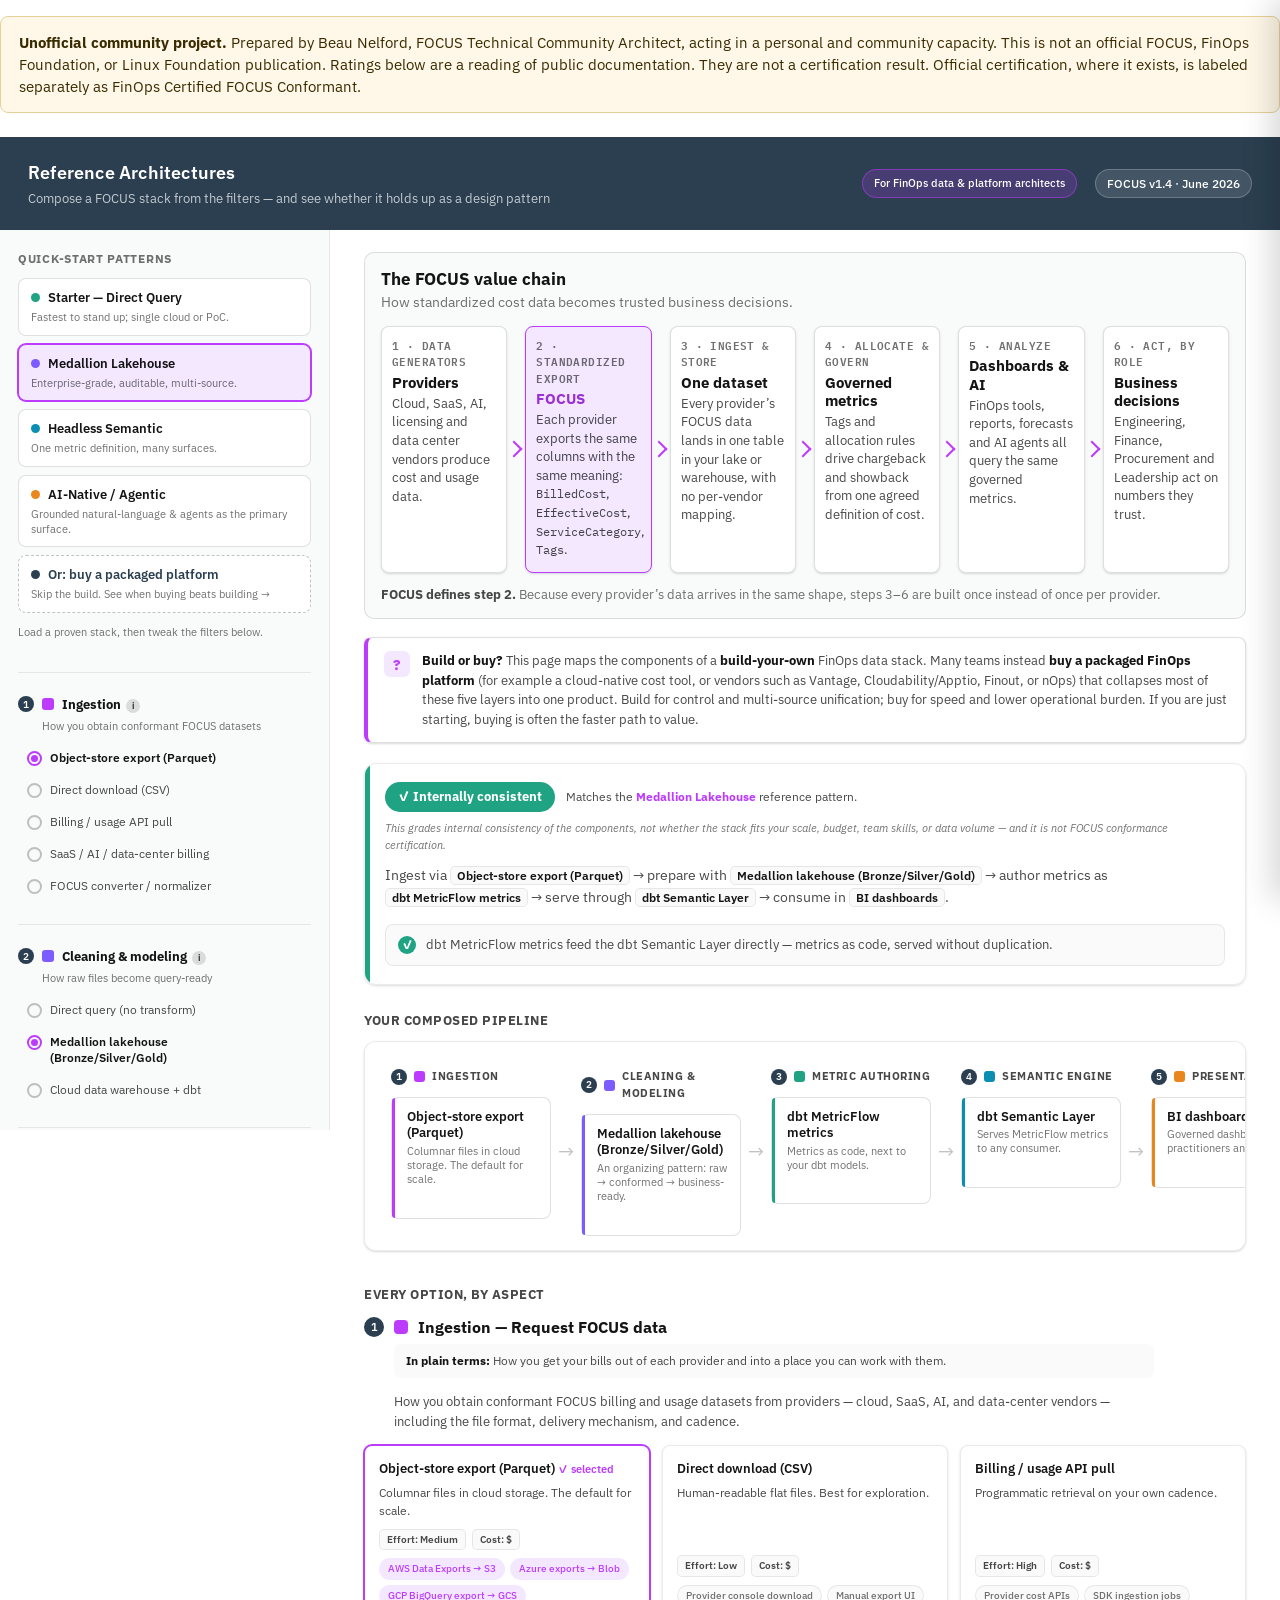
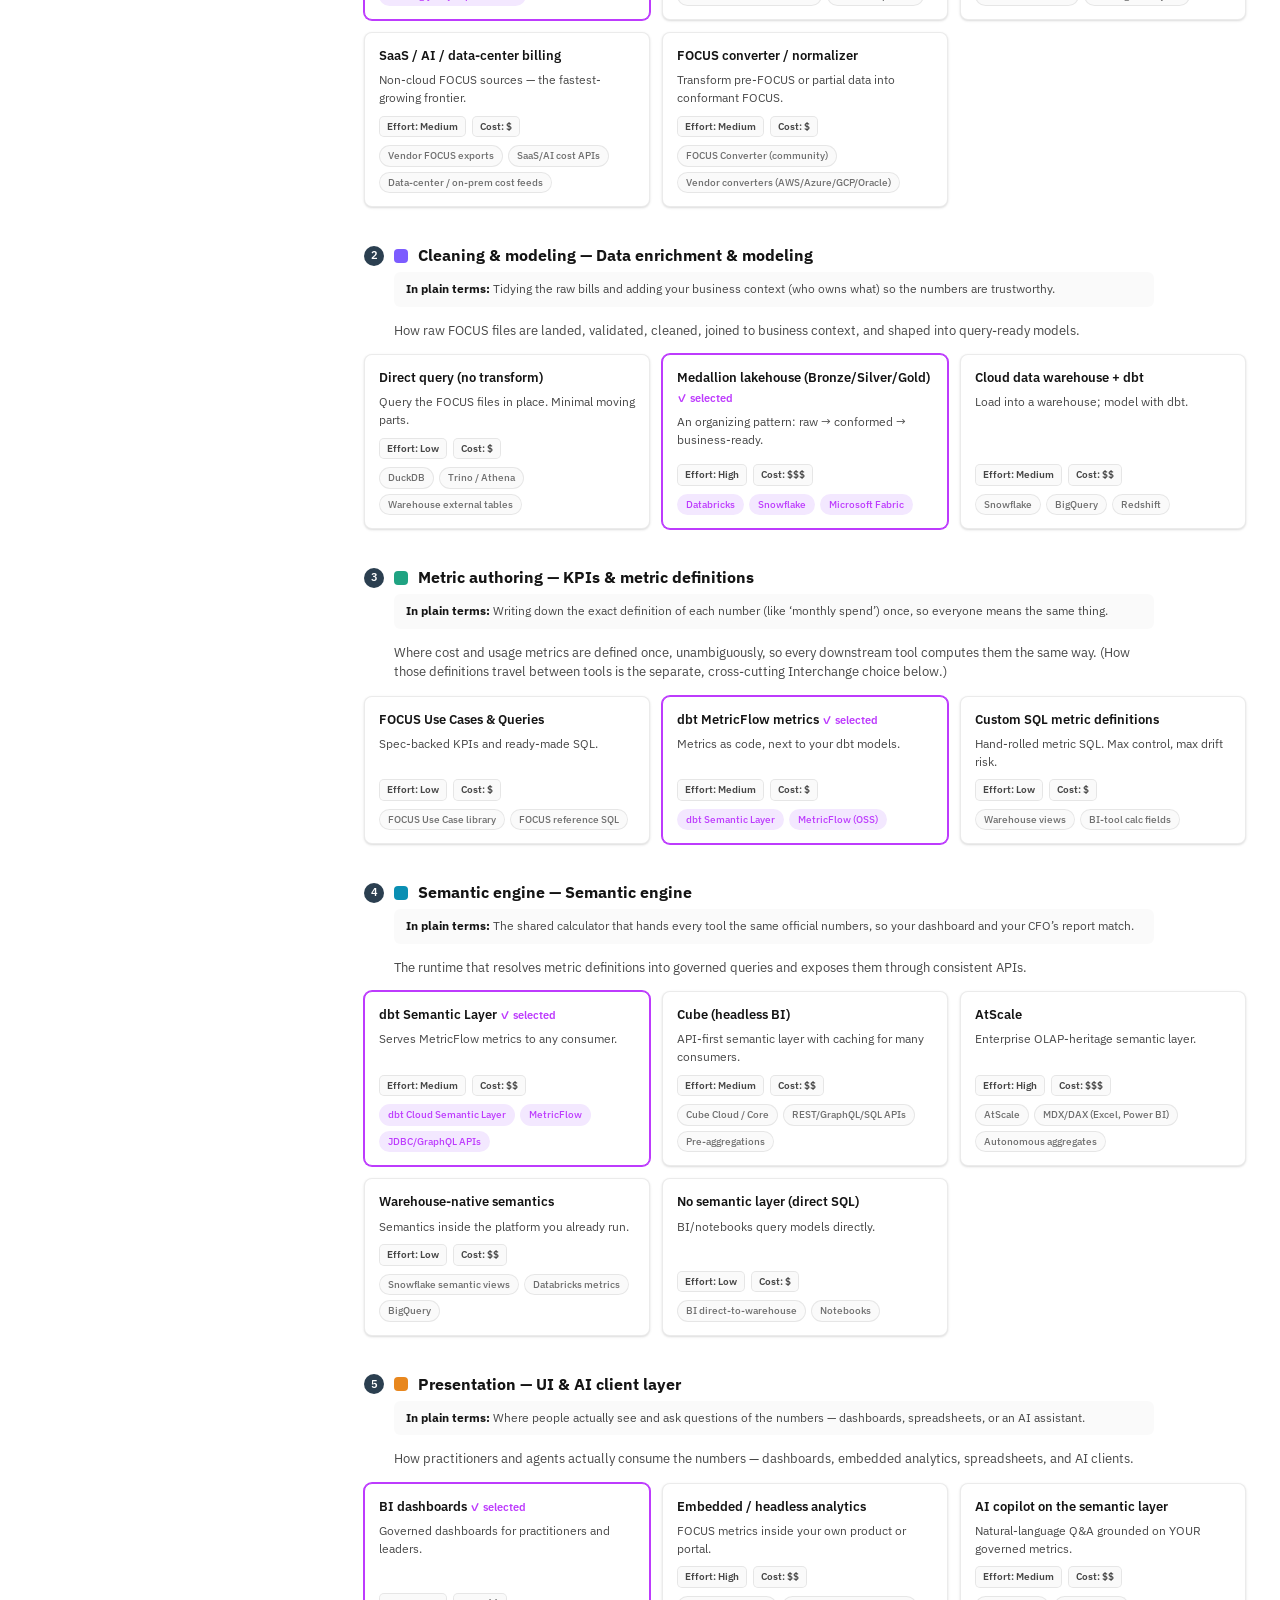
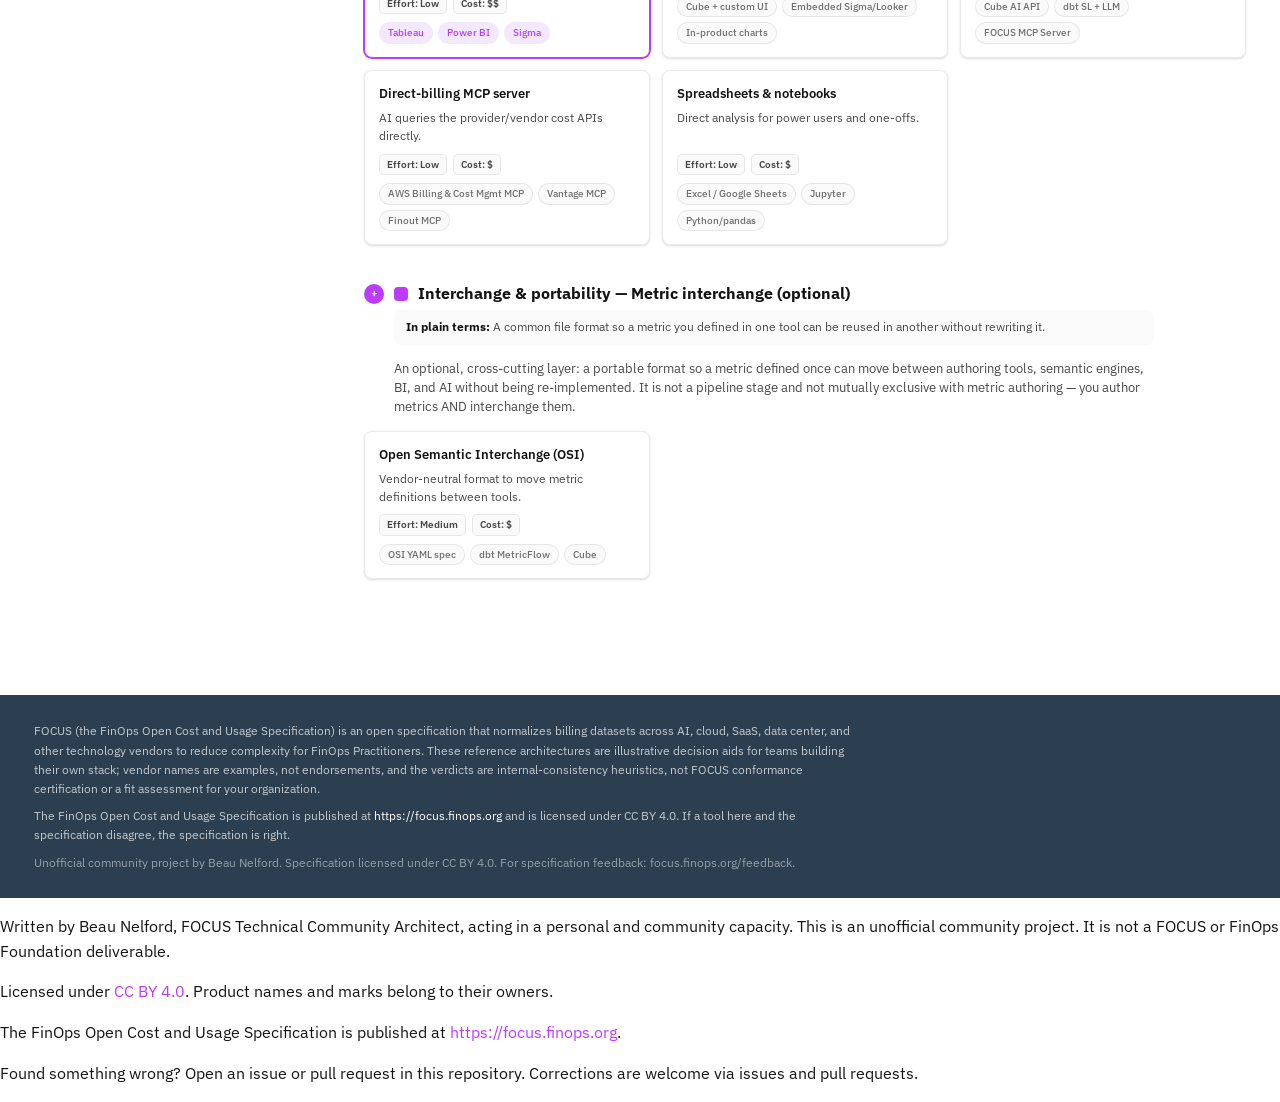
==== reference-architectures/focus-reference-architectures.html @ e50d5efd "Publish unofficial community schema maps and reference architectures. These tools are a personal and" ====
<!DOCTYPE html>
<html lang="en">
<head>
<meta charset="UTF-8">
<meta name="viewport" content="width=device-width, initial-scale=1.0">
<title>FOCUS Reference Architectures — Compose &amp; Validate a Pattern</title>
<link rel="preconnect" href="https://fonts.googleapis.com">
<link rel="preconnect" href="https://fonts.gstatic.com" crossorigin>
<link href="https://fonts.googleapis.com/css2?family=IBM+Plex+Sans:wght@400;500;600;700&family=IBM+Plex+Mono:wght@400;500&family=Source+Code+Pro:wght@400;500&display=swap" rel="stylesheet">
<style>

.unofficial-banner{
  margin: 1rem 0 1.5rem;
  padding: .9rem 1.1rem;
  background: #fff8e8;
  border: 1px solid #e6d19a;
  border-radius: 8px;
  color: #3a2a00;
  font-size: .95rem;
  line-height: 1.45;
}
.unofficial-banner p{margin:0;}
.site-header,.burger,nav.drawer,.has-drawer .drawer{display:none !important;}

  :root{
    --purple:#bd3bfd; --purple-tint:#f3e8ff;
    --green:#1fa382; --amber:#e8871e; --red:#c0392b;
    --dark:#2B3F50;
    --text:rgba(0,0,0,.92); --text-2:rgba(0,0,0,.72); --muted:rgba(0,0,0,.56);
    --bd-08:rgba(0,0,0,.08); --bd-12:rgba(0,0,0,.12); --bd-24:rgba(0,0,0,.24);
    --bg:#fff; --tint:rgba(0,0,0,.02); --panel:#f9fafa;
    --card-shadow:0 1px 3px rgba(0,0,0,.1),0 1px 2px rgba(0,0,0,.06);
    --radius:8px;
    --header-h:74px;
  }
  *{box-sizing:border-box}
  html,body{margin:0;padding:0}
  body{font-family:"IBM Plex Sans",sans-serif;color:var(--text);background:var(--bg);line-height:1.55;-webkit-font-smoothing:antialiased}
  a{color:var(--purple);text-decoration:none}a:hover{text-decoration:underline}
  code,.font-mono{font-family:"IBM Plex Mono",monospace}
  pre,pre code{font-family:"Source Code Pro",monospace}

  header.site{background:var(--dark);color:#fff;padding:22px 28px;display:flex;align-items:center;gap:18px;flex-wrap:wrap}
  header.site .brand{display:flex;align-items:center;gap:14px}
  header.site img{height:30px;display:block}
  header.site .titles h1{font-size:18px;margin:0;font-weight:600;letter-spacing:.2px}
  header.site .titles p{margin:2px 0 0;font-size:12.5px;color:rgba(255,255,255,.72)}
  header.site .spacer{flex:1}
  .ver-pill{font-size:11.5px;font-weight:500;background:rgba(255,255,255,.12);border:1px solid rgba(255,255,255,.22);color:#fff;padding:5px 11px;border-radius:999px}
  .persona-pill{font-size:11px;font-weight:500;background:rgba(189,59,253,.2);border:1px solid rgba(189,59,253,.5);color:#fff;padding:5px 11px;border-radius:999px}

  .layout{display:flex;align-items:flex-start;min-height:calc(100vh - 74px)}
  aside.panel{width:330px;flex:none;position:sticky;top:0;align-self:flex-start;height:100vh;overflow-y:auto;border-right:1px solid var(--bd-08);background:var(--panel);padding:20px 18px 48px}
  main.stage{flex:1;min-width:0;padding:22px 34px 80px;overflow-x:hidden}

  .panel h2{font-size:11.5px;text-transform:uppercase;letter-spacing:.7px;color:var(--muted);margin:0 0 10px;font-weight:700;display:flex;align-items:center;gap:7px}
  .panel .group{margin-bottom:22px;padding-bottom:20px;border-bottom:1px solid var(--bd-08)}
  .panel .group:last-child{border-bottom:none}

  .pat-card{display:block;width:100%;text-align:left;cursor:pointer;border:1px solid var(--bd-12);background:#fff;border-radius:var(--radius);padding:10px 12px;margin-bottom:8px;transition:all .15s ease;font-family:inherit}
  .pat-card:hover{border-color:var(--bd-24)}
  .pat-card.active{border-color:var(--purple);background:var(--purple-tint);box-shadow:0 0 0 1px var(--purple)}
  .pat-card .pc-top{display:flex;align-items:center;gap:8px}
  .pat-card .pc-dot{width:9px;height:9px;border-radius:999px;flex:none}
  .pat-card .pc-name{font-weight:600;font-size:13px;color:var(--text)}
  .pat-card .pc-tag{font-size:10.5px;color:var(--muted);margin-top:4px;line-height:1.4}

  .facet .facet-head{display:flex;align-items:center;gap:8px;margin-bottom:9px}
  .facet .facet-head .sw{width:12px;height:12px;border-radius:3px;flex:none}
  .facet .facet-head .fx-name{font-size:12.5px;font-weight:700;color:var(--text)}
  .facet .facet-head .fx-num{font-size:10px;color:#fff;background:var(--dark);border-radius:999px;width:16px;height:16px;display:flex;align-items:center;justify-content:center;font-weight:600;flex:none}
  .facet .facet-sub{font-size:10.5px;color:var(--muted);margin:-4px 0 9px 24px;line-height:1.4}
  .opt-radio{display:flex;align-items:flex-start;gap:8px;width:100%;text-align:left;background:none;border:1px solid transparent;font-family:inherit;padding:6px 8px;border-radius:6px;cursor:pointer;transition:background .12s;margin-bottom:2px}
  .opt-radio:hover{background:#fff}
  .opt-radio .rb{width:15px;height:15px;border-radius:999px;border:2px solid var(--bd-24);flex:none;margin-top:1px;position:relative;transition:all .12s}
  .opt-radio.sel .rb{border-color:var(--purple)}
  .opt-radio.sel .rb::after{content:"";position:absolute;inset:2px;border-radius:999px;background:var(--purple)}
  .opt-radio .rl{font-size:12px;color:var(--text-2);line-height:1.35}
  .opt-radio.sel .rl{color:var(--text);font-weight:600}
  .opt-radio .info{margin-left:auto;font-size:10px;color:var(--purple);opacity:0;flex:none;align-self:center}
  .opt-radio:hover .info{opacity:1}
  /* checkbox variant for cross-cutting */
  .opt-radio.check .rb{border-radius:4px}
  .opt-radio.check.sel .rb::after{border-radius:1px}

  .reset-btn{width:100%;font-family:inherit;font-size:12px;font-weight:600;color:var(--text-2);background:#fff;border:1px solid var(--bd-12);border-radius:var(--radius);padding:9px;cursor:pointer}
  .reset-btn:hover{border-color:var(--bd-24)}
  .panel .hint{font-size:11px;color:var(--muted);line-height:1.5}

  /* buy vs build banner */
  .bb-banner{background:#fff;border:1px solid var(--bd-12);border-left:4px solid var(--purple);border-radius:var(--radius);padding:13px 16px;margin-bottom:20px;box-shadow:var(--card-shadow);display:flex;gap:12px;align-items:flex-start}
  .bb-banner .bb-ic{flex:none;width:26px;height:26px;border-radius:6px;background:var(--purple-tint);color:var(--purple);display:flex;align-items:center;justify-content:center;font-weight:700;font-size:15px}
  .bb-banner p{margin:0;font-size:12.5px;color:var(--text-2);line-height:1.55}
  .bb-banner b{color:var(--text)}

  .verdict{border-radius:12px;padding:18px 20px;margin-bottom:26px;box-shadow:var(--card-shadow);border:1px solid var(--bd-08);position:relative;overflow:hidden}
  .verdict::before{content:"";position:absolute;left:0;top:0;bottom:0;width:5px}
  .verdict.good::before{background:var(--green)}
  .verdict.warn::before{background:var(--amber)}
  .verdict.bad::before{background:var(--red)}
  .verdict .v-top{display:flex;align-items:center;gap:11px;flex-wrap:wrap}
  .v-badge{font-size:13px;font-weight:700;padding:5px 13px;border-radius:999px;color:#fff;display:inline-flex;align-items:center;gap:7px}
  .verdict.good .v-badge{background:var(--green)}
  .verdict.warn .v-badge{background:var(--amber)}
  .verdict.bad .v-badge{background:var(--red)}
  .v-match{font-size:12px;color:var(--text-2)}
  .v-match b{color:var(--purple)}
  .v-disclaimer{font-size:11px;color:var(--muted);margin:8px 0 0;font-style:italic}
  .v-narrative{font-size:13.5px;color:var(--text-2);margin:11px 0 0;line-height:1.6}
  .v-narrative .chip{font-weight:600;color:var(--text);background:var(--tint);border:1px solid var(--bd-08);border-radius:5px;padding:1px 6px;font-size:12px;white-space:nowrap}
  .findings{margin-top:16px;display:flex;flex-direction:column;gap:9px}
  .finding{display:flex;gap:10px;font-size:13px;line-height:1.5;padding:10px 12px;border-radius:var(--radius);background:var(--tint);border:1px solid var(--bd-08)}
  .finding .fico{flex:none;width:18px;height:18px;border-radius:999px;color:#fff;font-size:12px;font-weight:700;display:flex;align-items:center;justify-content:center;margin-top:1px}
  .finding.good .fico{background:var(--green)}
  .finding.warn .fico{background:var(--amber)}
  .finding.bad .fico{background:var(--red)}
  .finding .ftext{color:var(--text-2)}
  .finding .ftext .font-mono{color:var(--text)}

  .stage-title{font-size:13px;font-weight:700;color:var(--text-2);margin:0 0 10px;text-transform:uppercase;letter-spacing:.5px}
  .diagram-wrap{background:#fff;border:1px solid var(--bd-08);border-radius:12px;box-shadow:var(--card-shadow);padding:20px 8px 8px;margin-bottom:34px;overflow-x:auto}
  .pipe{display:flex;align-items:stretch;gap:0;min-width:940px;padding:6px 12px 6px}
  .stagecol{flex:1;min-width:172px;display:flex;flex-direction:column}
  .stage-head{display:flex;align-items:center;gap:7px;margin:0 6px 12px}
  .stage-head .sw{width:11px;height:11px;border-radius:3px;flex:none}
  .stage-head .lbl{font-size:11px;font-weight:700;text-transform:uppercase;letter-spacing:.5px;color:var(--text-2)}
  .stage-head .num{font-size:10px;color:#fff;background:var(--dark);border-radius:999px;width:16px;height:16px;display:flex;align-items:center;justify-content:center;font-weight:600;flex:none}
  .nodecol{padding:0 6px}
  .node{border:1px solid var(--bd-12);border-radius:var(--radius);background:#fff;padding:10px 11px;cursor:pointer;transition:all .13s ease;position:relative}
  .node:hover{border-color:var(--purple);box-shadow:0 2px 8px rgba(189,59,253,.12);transform:translateY(-1px)}
  .node .lstripe{position:absolute;left:0;top:0;bottom:0;width:3px;border-radius:var(--radius) 0 0 var(--radius)}
  .node .n-name{font-size:12.5px;font-weight:600;line-height:1.3;padding-left:4px}
  .node .n-sub{font-size:10.5px;color:var(--muted);margin-top:3px;line-height:1.35;padding-left:4px}
  .node .n-more{font-size:10px;color:var(--purple);font-weight:600;margin-top:6px;opacity:0;transition:opacity .13s;padding-left:4px}
  .node:hover .n-more{opacity:1}
  .node.flag-bad{border-color:var(--red)}.node.flag-bad .lstripe{background:var(--red)!important}
  .node.flag-warn{border-color:var(--amber)}
  .flowarrow{align-self:center;color:var(--bd-24);font-size:20px;padding:0 1px;flex:none;display:flex;align-items:center}
  .osi-ribbon{margin:2px 12px 12px;font-size:11.5px;color:var(--purple);background:var(--purple-tint);border-radius:6px;padding:7px 12px;display:flex;align-items:center;gap:8px}
  .osi-ribbon b{font-weight:700}
  .stagecol.dim{opacity:.34;filter:grayscale(.4)}
  .stagecol.dim .node{cursor:pointer}
  .bypass-note{margin:2px 12px 14px;font-size:11.5px;color:#8a5a12;background:#fdf3e3;border:1px solid rgba(232,135,30,.35);border-radius:6px;padding:8px 12px;display:flex;align-items:flex-start;gap:8px;line-height:1.5}
  .bypass-note b{color:var(--amber);font-weight:700}
  .pat-card.buy{border-style:dashed;border-color:var(--bd-24)}
  .pat-card.buy .pc-dot{background:var(--dark)}
  .pat-card.buy .pc-name{color:var(--dark)}
  .plain-line{font-size:12px;color:var(--text-2);margin:0 0 14px 30px;max-width:760px;background:var(--tint);border-radius:6px;padding:8px 12px}
  .plain-line b{color:var(--text)}
  .tip{position:relative;cursor:help;border-bottom:1px dotted var(--bd-24)}
  .fx-name .tipdot{display:inline-flex;align-items:center;justify-content:center;width:14px;height:14px;border-radius:999px;background:var(--bd-12);color:var(--text-2);font-size:9px;font-weight:700;margin-left:5px;cursor:help}

  .lib-section{margin-bottom:36px;scroll-margin-top:16px}
  .lib-head{display:flex;align-items:center;gap:10px;margin-bottom:4px}
  .lib-head .sw{width:14px;height:14px;border-radius:4px;flex:none}
  .lib-head h3{font-size:16px;margin:0;font-weight:700}
  .lib-head .num{font-size:11px;color:#fff;background:var(--dark);border-radius:999px;width:20px;height:20px;display:flex;align-items:center;justify-content:center;font-weight:600;flex:none}
  .lib-head .xnum{background:var(--purple)}
  .lib-desc{font-size:12.5px;color:var(--text-2);margin:0 0 14px 30px;max-width:760px}
  .opt-grid{display:grid;grid-template-columns:repeat(auto-fill,minmax(240px,1fr));gap:12px}
  .opt-card{border:1px solid var(--bd-08);border-radius:var(--radius);background:#fff;padding:13px 14px;box-shadow:var(--card-shadow);cursor:pointer;transition:all .13s ease;display:flex;flex-direction:column}
  .opt-card:hover{border-color:var(--purple);transform:translateY(-2px);box-shadow:0 4px 14px rgba(0,0,0,.08)}
  .opt-card.selected{border-color:var(--purple);box-shadow:0 0 0 1px var(--purple)}
  .opt-card .oc-name{font-size:13px;font-weight:600}
  .opt-card .oc-sel{color:var(--purple);font-size:11px;font-weight:600}
  .opt-card .oc-sub{font-size:11.5px;color:var(--text-2);margin-top:5px;flex:1}
  .opt-card .oc-meta{display:flex;gap:6px;margin-top:9px}
  .meta-chip{font-size:10px;padding:2px 7px;border-radius:5px;background:var(--tint);border:1px solid var(--bd-08);color:var(--text-2);font-weight:600}
  .opt-card .oc-tags{display:flex;flex-wrap:wrap;gap:5px;margin-top:8px}
  .tag{font-size:10px;padding:2px 8px;border-radius:999px;background:var(--tint);color:var(--muted);border:1px solid var(--bd-08);font-weight:500}
  .tag.sel{background:var(--purple-tint);color:var(--purple);border-color:transparent}

  .scrim{position:fixed;inset:0;background:rgba(20,25,30,.42);opacity:0;pointer-events:none;transition:opacity .2s;z-index:40}
  .scrim.open{opacity:1;pointer-events:auto}
  .drawer{position:fixed;top:0;right:0;height:100vh;width:480px;max-width:92vw;background:#fff;box-shadow:-8px 0 30px rgba(0,0,0,.16);transform:translateX(100%);transition:transform .24s cubic-bezier(.4,0,.2,1);z-index:50;overflow-y:auto}
  .drawer.open{transform:translateX(0)}
  .drawer .d-head{position:sticky;top:0;background:var(--dark);color:#fff;padding:20px 24px;z-index:2}
  .drawer .d-eyebrow{font-size:11px;text-transform:uppercase;letter-spacing:.7px;color:rgba(255,255,255,.6);font-weight:600;display:flex;align-items:center;gap:8px}
  .drawer .d-eyebrow .sw{width:11px;height:11px;border-radius:3px}
  .drawer .d-title{font-size:20px;font-weight:700;margin:8px 0 0;line-height:1.25}
  .drawer .d-meta{display:flex;gap:7px;margin-top:10px}
  .drawer .d-meta .meta-chip{background:rgba(255,255,255,.14);border-color:rgba(255,255,255,.24);color:#fff}
  .drawer .d-close{position:absolute;top:16px;right:16px;background:rgba(255,255,255,.14);border:none;color:#fff;width:30px;height:30px;border-radius:6px;cursor:pointer;font-size:16px;line-height:1}
  .drawer .d-close:hover{background:rgba(255,255,255,.26)}
  .drawer .d-body{padding:22px 24px 60px}
  .drawer .d-lead{font-size:14px;color:var(--text);margin:0 0 20px;line-height:1.6}
  .d-block{margin-bottom:20px}
  .d-block h4{font-size:11.5px;text-transform:uppercase;letter-spacing:.6px;color:var(--purple);font-weight:700;margin:0 0 8px}
  .d-block p{font-size:13.5px;color:var(--text-2);margin:0 0 8px;line-height:1.6}
  .d-block ul{margin:0;padding-left:18px}
  .d-block li{font-size:13.5px;color:var(--text-2);margin-bottom:6px;line-height:1.55}
  .pros-cons{display:grid;grid-template-columns:1fr 1fr;gap:14px}
  @media(max-width:520px){.pros-cons{grid-template-columns:1fr}}
  .pc-box{border:1px solid var(--bd-08);border-radius:var(--radius);padding:12px 13px;background:var(--tint)}
  .pc-box h5{margin:0 0 7px;font-size:11px;text-transform:uppercase;letter-spacing:.5px;font-weight:700}
  .pc-box.good h5{color:var(--green)}.pc-box.bad h5{color:var(--red)}
  .pc-box ul{margin:0;padding-left:16px}.pc-box li{font-size:12.5px;margin-bottom:5px;color:var(--text-2)}
  .tool-row{display:flex;flex-wrap:wrap;gap:6px}
  .tool-chip{font-size:11.5px;padding:4px 10px;border-radius:999px;background:#fff;border:1px solid var(--bd-12);color:var(--text-2);font-weight:500}
  .focus-note{background:var(--purple-tint);border-radius:var(--radius);padding:12px 14px;border-left:3px solid var(--purple)}
  .focus-note p{color:var(--text);margin:0;font-size:13px;line-height:1.55}
  .focus-note strong{color:var(--purple)}
  .d-select-btn{width:100%;font-family:inherit;font-size:13px;font-weight:600;color:#fff;background:var(--purple);border:none;border-radius:var(--radius);padding:11px;cursor:pointer;margin-top:6px}
  .d-select-btn:hover{filter:brightness(1.05)}
  .d-select-btn.is-sel{background:var(--green);cursor:default}

  footer.site{background:var(--dark);color:rgba(255,255,255,.72);font-size:12px;padding:26px 34px;line-height:1.6}
  footer.site a{color:#fff}
  footer.site .fnote{max-width:820px}

  header.site .burger{display:inline-flex;align-items:center;justify-content:center;background:none;border:0;color:#fff;cursor:pointer;width:36px;height:36px;border-radius:8px;flex-shrink:0;padding:0}
  header.site .burger:hover{background:rgba(255,255,255,.12)}
  header.site .burger svg{width:20px;height:20px}

  @media (max-width:1023px){aside.panel{width:290px}main.stage{padding:20px 20px 60px}}
  @media (max-width:767px){
    html{font-size:12px}
    .layout{flex-direction:column}
    aside.panel{position:relative;width:100%;height:auto;border-right:none;border-bottom:1px solid var(--bd-08)}
    main.stage{width:100%;padding:18px 16px 60px}
    header.site{padding:16px}
    .drawer{width:100%}
  }
</style>
<link rel="stylesheet" href="../assets/site.css">
<link rel="stylesheet" href="../assets/value-chain.css">
</head>
<body>
<aside class="unofficial-banner">
  <p><strong>Unofficial community project.</strong> Prepared by Beau Nelford, FOCUS Technical Community Architect, acting in a personal and community capacity. This is not an official FOCUS, FinOps Foundation, or Linux Foundation publication. Ratings below are a reading of public documentation. They are not a certification result. Official certification, where it exists, is labeled separately as FinOps Certified FOCUS Conformant.</p>
</aside>


<header class="site">
  <button class="burger" aria-label="Open site navigation">
    <svg viewBox="0 0 20 20" fill="none" stroke="currentColor" stroke-width="1.8" stroke-linecap="round"><path d="M3 5h14M3 10h14M3 15h14"/></svg>
  </button>
  <div class="brand">
    <div class="titles">
      <h1>Reference Architectures</h1>
      <p>Compose a FOCUS stack from the filters &mdash; and see whether it holds up as a design pattern</p>
    </div>
  </div>
  <div class="spacer"></div>
  <span class="persona-pill">For FinOps data &amp; platform architects</span>
  <span class="ver-pill">FOCUS v1.4 &middot; June 2026</span>
</header>

<div class="layout">
  <!-- ============ LEFT PANEL ============ -->
  <aside class="panel">
    <div class="group">
      <h2>Quick-start patterns</h2>
      <div id="patList"></div>
      <p class="hint">Load a proven stack, then tweak the filters below.</p>
    </div>

    <div id="facets"></div>

    <div class="group" style="border-bottom:none">
      <button class="reset-btn" id="resetBtn">&#8635;&nbsp; Reset filters</button>
      <p class="hint" style="margin-top:10px">Pick one option per aspect. The main panel scores the combination for internal consistency and explains any conflicts.</p>
    </div>
  </aside>

  <!-- ============ MAIN STAGE ============ -->
  <main class="stage">
    <!-- One-minute FOCUS story (shared component: assets/value-chain.*) -->
    <figure class="focus-vc" data-focus-value-chain data-variant="full" style="margin-bottom:18px"></figure>

    <div class="bb-banner">
      <div class="bb-ic">?</div>
      <p><b>Build or buy?</b> This page maps the components of a <b>build-your-own</b> FinOps data stack. Many teams instead <b>buy a packaged FinOps platform</b> (for example a cloud-native cost tool, or vendors such as Vantage, Cloudability/Apptio, Finout, or nOps) that collapses most of these five layers into one product. Build for control and multi-source unification; buy for speed and lower operational burden. If you are just starting, buying is often the faster path to value.</p>
    </div>

    <div class="verdict" id="verdict"></div>

    <div class="stage-title">Your composed pipeline</div>
    <div class="diagram-wrap"><div id="bypassNote"></div><div class="pipe" id="pipe"></div><div id="osiRibbon"></div></div>

    <div class="stage-title">Every option, by aspect</div>
    <div id="library"></div>
  </main>
</div>

<div class="scrim" id="scrim"></div>
<div class="drawer" id="drawer" role="dialog" aria-modal="true" aria-labelledby="dTitle">
  <div class="d-head">
    <button class="d-close" id="dClose" aria-label="Close">&times;</button>
    <div class="d-eyebrow" id="dEyebrow"></div>
    <div class="d-title" id="dTitle"></div>
    <div class="d-meta" id="dMeta"></div>
  </div>
  <div class="d-body" id="dBody"></div>
</div>

<footer class="site">
  <div class="fnote">
    <p style="margin:0 0 8px">FOCUS (the FinOps Open Cost and Usage Specification) is an open specification that normalizes billing datasets across AI, cloud, SaaS, data center, and other technology vendors to reduce complexity for FinOps Practitioners. These reference architectures are illustrative decision aids for teams building their own stack; vendor names are examples, not endorsements, and the verdicts are internal-consistency heuristics, not FOCUS conformance certification or a fit assessment for your organization.</p>
    <p style="margin:0 0 8px">The FinOps Open Cost and Usage Specification is published at <a href="https://focus.finops.org">https://focus.finops.org</a> and is licensed under CC BY 4.0. If a tool here and the specification disagree, the specification is right.</p>
    <p style="margin:0;color:rgba(255,255,255,.5)">Unofficial community project by Beau Nelford. Specification licensed under CC BY 4.0. For specification feedback: <a href="https://focus.finops.org/feedback/" style="color:inherit">focus.finops.org/feedback</a>.</p>
  </div>
</footer>

<script>
/* ============================================================ DATA ============================================================ */
const LAYERS=[
  {id:"access",num:1,facet:"Ingestion",name:"Request FOCUS data",color:"#bd3bfd",
   sub:"How you obtain conformant FOCUS datasets",
   plain:"How you get your bills out of each provider and into a place you can work with them.",
   desc:"How you obtain conformant FOCUS billing and usage datasets from providers — cloud, SaaS, AI, and data-center vendors — including the file format, delivery mechanism, and cadence."},
  {id:"enrich",num:2,facet:"Cleaning & modeling",name:"Data enrichment & modeling",color:"#7c5cff",
   sub:"How raw files become query-ready",
   plain:"Tidying the raw bills and adding your business context (who owns what) so the numbers are trustworthy.",
   desc:"How raw FOCUS files are landed, validated, cleaned, joined to business context, and shaped into query-ready models."},
  {id:"kpi",num:3,facet:"Metric authoring",name:"KPIs & metric definitions",color:"#1fa382",
   sub:"Where metrics are defined, once",
   plain:"Writing down the exact definition of each number (like ‘monthly spend’) once, so everyone means the same thing.",
   desc:"Where cost and usage metrics are defined once, unambiguously, so every downstream tool computes them the same way. (How those definitions travel between tools is the separate, cross-cutting Interchange choice below.)"},
  {id:"semantic",num:4,facet:"Semantic engine",name:"Semantic engine",color:"#0a8fb3",
   sub:"What serves governed metrics",
   plain:"The shared calculator that hands every tool the same official numbers, so your dashboard and your CFO’s report match.",
   desc:"The runtime that resolves metric definitions into governed queries and exposes them through consistent APIs."},
  {id:"consume",num:5,facet:"Presentation",name:"UI & AI client layer",color:"#e8871e",
   sub:"How numbers are consumed",
   plain:"Where people actually see and ask questions of the numbers — dashboards, spreadsheets, or an AI assistant.",
   desc:"How practitioners and agents actually consume the numbers — dashboards, embedded analytics, spreadsheets, and AI clients."}
];

/* Cross-cutting aspect (not a linear pipeline stage) */
const XCUT={id:"interchange",facet:"Interchange & portability",name:"Metric interchange (optional)",color:"#bd3bfd",
  sub:"Portable metric definitions across tools",
  plain:"A common file format so a metric you defined in one tool can be reused in another without rewriting it.",
  desc:"An optional, cross-cutting layer: a portable format so a metric defined once can move between authoring tools, semantic engines, BI, and AI without being re-implemented. It is not a pipeline stage and not mutually exclusive with metric authoring — you author metrics AND interchange them."};

/* Build-vs-buy alternative (not a pipeline stage, not in the composer/verdict) */
const BUYMETA={id:"buy",facet:"Build vs buy",name:"Buy a packaged platform",color:"#2B3F50"};

const OPTIONS={
  access:[
    {id:"parquet-object",name:"Object-store export (Parquet)",effort:"Medium",cost:"$",primaryTools:["AWS Data Exports → S3","Azure exports → Blob","GCP BigQuery export → GCS"],
     sub:"Columnar files in cloud storage. The default for scale.",
     lead:"Providers write scheduled FOCUS datasets as Parquet into your object storage. The highest-throughput, lowest-cost path for anything beyond ad-hoc analysis.",
     what:"AWS Data Exports offers a native FOCUS 1.0 export table (now generally available), which is distinct from CUR 2.0 — CUR 2.0 carries deeper AWS-only detail such as ECS/EKS split cost allocation that FOCUS 1.0 does not yet include, so many AWS teams export both. Azure Cost Management exports FOCUS to Blob Storage in Parquet (Snappy) or CSV (Gzip). GCP and Oracle also publish FOCUS-formatted exports. Files are partitioned by billing period and refreshed on a schedule.",
     when:["More than a few million rows per month","You want columnar predicate pushdown and cheap storage","You are feeding a lakehouse or warehouse, not a human"],
     pros:["Small footprint (Snappy-compressed columns)","Fast scans; reads only queried columns","Schema/types preserved — no CSV type-guessing","Native to Spark, DuckDB, Trino, warehouses"],
     cons:["Not human-readable; needs an engine to open","Schema evolution across FOCUS versions needs handling","Partitioning/compaction is your responsibility"],
     focus:"FOCUS defines the <em>columns and semantics</em>, not the file format — Parquet vs CSV is a delivery choice. Confirm each provider's FOCUS version: AWS Data Exports is on FOCUS 1.0 today, while Azure and others may target different versions, and column availability differs across v1.1–v1.4."},
    {id:"csv-download",name:"Direct download (CSV)",effort:"Low",cost:"$",primaryTools:["Provider console download","Manual export UI"],
     sub:"Human-readable flat files. Best for exploration.",
     lead:"Pull a FOCUS CSV straight from the provider console or a signed URL. The lowest-friction way to see conformant data with zero infrastructure.",
     what:"Azure and other providers offer FOCUS CSV (optionally Gzip-compressed). You download the file and open it in a spreadsheet, notebook, or load it into DuckDB/SQLite for quick queries.",
     when:["Proof-of-concept or a one-off analysis","A single account or small billing scope","Handing a file to a non-technical stakeholder"],
     pros:["Opens anywhere — Excel, notebooks, text editors","Zero pipeline to stand up","Easy to diff and eyeball"],
     cons:["Type ambiguity (dates, decimals, nulls)","Large scopes become unwieldy fast","No pushdown — whole file read every query","Not automated"],
     focus:"Watch cost columns: <span class=\"font-mono\">BilledCost</span> (cash-basis) and <span class=\"font-mono\">EffectiveCost</span> (amortized) are distinct, as are <span class=\"font-mono\">ListCost</span> and <span class=\"font-mono\">ContractedCost</span>. CSV type-coercion can silently mangle currency precision. Validate against the FOCUS spec's data types."},
    {id:"api-pull",name:"Billing / usage API pull",effort:"High",cost:"$",primaryTools:["Provider cost APIs","SDK ingestion jobs"],
     sub:"Programmatic retrieval on your own cadence.",
     lead:"Call the provider's billing or export-management API to trigger and retrieve FOCUS datasets programmatically, wiring ingestion into your own orchestration.",
     what:"Rather than relying on console downloads, you script export creation and retrieval, then read the produced files. Useful when you manage many accounts or need tight control over refresh timing and back-fills.",
     when:["Many linked accounts / subscriptions / projects","You already run an orchestrator (Airflow, Dagster, etc.)","You need programmatic back-fill and re-statement handling"],
     pros:["Fully automatable and idempotent","Central control across many billing scopes","Easier historical back-fills"],
     cons:["More engineering than a scheduled export","API rate limits and pagination to manage","Provider APIs are not themselves standardized"],
     focus:"The API is the <em>generator</em> side. Your job as a <em>consumer</em> is to normalize whatever each API returns into the FOCUS column set; a converter step often sits right here."},
    {id:"saas-ai-dc",name:"SaaS / AI / data-center billing",effort:"Medium",cost:"$",primaryTools:["Vendor FOCUS exports","SaaS/AI cost APIs","Data-center / on-prem cost feeds"],
     sub:"Non-cloud FOCUS sources — the fastest-growing frontier.",
     lead:"FOCUS is not just for the hyperscalers. SaaS platforms, AI/LLM vendors, and data-center or on-prem cost sources increasingly emit or can be mapped to FOCUS, and unifying them is where FOCUS's cross-domain value grows fastest.",
     what:"FOCUS v1.x explicitly targets AI, cloud, SaaS, data center, and other technology vendors. Some SaaS/AI vendors publish native FOCUS-conformant exports; others expose bespoke cost APIs that you map to FOCUS via a converter. Data-center and on-prem spend can be modeled into FOCUS columns to sit alongside cloud in one dataset.",
     when:["You need one view across cloud + SaaS + AI + on-prem","AI/LLM token spend is material and needs allocation","You are consolidating tool sprawl into a single cost model"],
     pros:["Extends FinOps beyond cloud to total tech spend","One schema for wildly different vendors","Rides FOCUS's expanding conformance ecosystem"],
     cons:["Native FOCUS support is uneven across SaaS/AI vendors","Often requires per-vendor mapping (converter)","Some vendors expose limited cost granularity"],
     focus:"This is where FOCUS is heading and a core reason the spec exists: normalizing <em>all</em> technology value, not only cloud. Check whether a vendor emits native FOCUS and at which version; if not, pair this with the converter option. Track the FOCUS Conformance Program for validated non-cloud generators."},
    {id:"converter",name:"FOCUS converter / normalizer",effort:"Medium",cost:"$",primaryTools:["FOCUS Converter (community)","Vendor converters (AWS/Azure/GCP/Oracle)"],
     sub:"Transform pre-FOCUS or partial data into conformant FOCUS.",
     lead:"When a source doesn't emit native FOCUS — or emits an older version — a converter maps its native billing schema onto FOCUS columns before anything downstream runs.",
     what:"Community and vendor converters translate native cost exports (AWS CUR, Azure legacy, GCP billing, Oracle cost reports, and increasingly SaaS/AI vendors) into FOCUS. The bridge for providers not yet publishing native, current-version FOCUS.",
     when:["A provider only offers native (non-FOCUS) billing","You must unify multiple clouds to one FOCUS version","A SaaS/AI vendor exposes a bespoke cost schema"],
     pros:["Unifies heterogeneous sources to one schema","Decouples you from per-provider quirks","Path to normalize long-tail SaaS/AI spend"],
     cons:["Mapping fidelity varies by source richness","Maintenance burden as sources change","Some columns may be unmappable (left null)"],
     focus:"Converters are how the ecosystem reaches conformance before every vendor ships native FOCUS. Track the <strong>FOCUS Conformance Program</strong> (a generator conformance certification launching in 2026) — it signals which providers produce validated FOCUS so you can retire custom mappings."}
  ],
  enrich:[
    {id:"direct-query",name:"Direct query (no transform)",effort:"Low",cost:"$",primaryTools:["DuckDB","Trino / Athena","Warehouse external tables"],
     sub:"Query the FOCUS files in place. Minimal moving parts.",
     lead:"Point a query engine at the FOCUS files and query them directly — no ETL, no copies. The leanest possible enrichment layer.",
     what:"Engines like DuckDB or serverless SQL (Athena/Trino/BigQuery external tables) read Parquet/CSV in place. You add enrichment only as SQL views over the raw files when needed. Note single-node engines like DuckDB are excellent up to mid volumes but strain on multi-year, multi-account, billion-row cost data.",
     when:["Small-to-mid data volumes","You value simplicity over pipeline sophistication","Exploratory or single-team use"],
     pros:["Almost nothing to operate or schedule","Always reflects the latest exported files","Cheap — no duplicate storage"],
     cons:["No persisted data-quality guarantees","Re-derives everything each query","Business context (tags, owners) joined ad hoc","Single-node engines strain at very high row counts"],
     focus:"Works well because FOCUS is already normalized at the source — much of the cleaning other datasets need is done by the spec. You mostly join <span class=\"font-mono\">Tags</span> and org context, not reshape the schema."},
    {id:"medallion",name:"Medallion lakehouse (Bronze/Silver/Gold)",effort:"High",cost:"$$$",primaryTools:["Databricks","Snowflake","Microsoft Fabric","dbt on a lakehouse"],
     sub:"An organizing pattern: raw → conformed → business-ready.",
     lead:"The canonical enterprise pattern. Data moves through Bronze (raw), Silver (validated/enriched), and Gold (business-ready) layers, each raising quality and trust. Note this is a design pattern you implement on a warehouse or lakehouse, often with dbt — not a tool in itself.",
     what:"Bronze lands raw FOCUS exports verbatim with lineage columns. Silver validates types and conformance, de-duplicates re-stated periods, and enriches with tags, cost centers, ownership, and currency handling. Gold produces de-normalized, read-optimized marts aligned to KPIs and use cases. Consider a table format (Iceberg/Delta) and an incremental strategy for late-arriving and restated bills.",
     when:["Multi-cloud / multi-source at scale","You need auditability and reproducibility","Multiple teams consume the same governed data"],
     pros:["Clear separation of raw vs. trusted data","Auditable lineage and re-statement handling","Gold marts are fast and consumer-friendly","Scales to billions of line items"],
     cons:["Most infrastructure and ownership to run","Layer sprawl if governance is weak","Latency from raw to Gold (batch cadence)"],
     focus:"Because FOCUS conforms data at the <em>generator</em>, your Bronze→Silver work is lighter than usual: less schema wrangling, more enrichment (allocation, ownership, amortization views over <span class=\"font-mono\">EffectiveCost</span> and <span class=\"font-mono\">BilledCost</span>). Re-stated billing periods are the main Silver-layer concern."},
    {id:"warehouse",name:"Cloud data warehouse + dbt",effort:"Medium",cost:"$$",primaryTools:["Snowflake","BigQuery","Redshift","dbt Core / Cloud"],
     sub:"Load into a warehouse; model with dbt.",
     lead:"Load FOCUS data into a columnar warehouse and transform it with dbt into tested, documented, version-controlled models. (You can and often do apply the medallion pattern here too.)",
     what:"An ELT approach: ingest FOCUS files, then use dbt to build staging → intermediate → mart models with data tests, documentation, and lineage. The practical middle ground between direct-query and a full lakehouse.",
     when:["You already run a warehouse and dbt","You want tests + docs + lineage as code","Team is SQL-first rather than Spark-first"],
     pros:["Software-engineering rigor (tests, CI, versioning)","Great lineage and documentation","Huge ecosystem and hiring pool"],
     cons:["Warehouse compute cost on large scans","Batch, not streaming","Still need object storage for raw landing"],
     focus:"dbt models are where FOCUS <em>use-case queries</em> become reusable models. The FOCUS project publishes reference SQL Queries tied to Use Cases — excellent seeds for your staging/mart layer."}
  ],
  kpi:[
    {id:"focus-usecases",name:"FOCUS Use Cases & Queries",effort:"Low",cost:"$",primaryTools:["FOCUS Use Case library","FOCUS reference SQL"],
     sub:"Spec-backed KPIs and ready-made SQL.",
     lead:"Start from the FOCUS project's own library of Use Cases and reference Queries — chargeback, showback, unit economics, commitment coverage — each mapped to the columns it needs.",
     what:"FOCUS ships Use Cases (FinOps scenarios) linked to Capabilities, KPIs, personas, and reference SQL Queries. Because they reference canonical column names, they are portable across any conformant dataset.",
     when:["You want proven, portable metric logic","You're standing up FinOps reporting from scratch","You value spec alignment over bespoke definitions"],
     pros:["Portable across every conformant provider","Community-maintained and reviewed","Directly tied to spec columns — unambiguous"],
     cons:["Generic; still needs your org's context layered in","Coverage grows over time — not every KPI exists yet"],
     focus:"The FOCUS-native answer to \"what should our KPIs be.\" Queries reference columns like <span class=\"font-mono\">BilledCost</span>, <span class=\"font-mono\">EffectiveCost</span>, <span class=\"font-mono\">ChargeCategory</span>, and <span class=\"font-mono\">ChargePeriodStart</span>, so they run unchanged on any conformant dataset. Pick the cost column that matches the question: <span class=\"font-mono\">BilledCost</span> for invoice reconciliation, <span class=\"font-mono\">EffectiveCost</span> for amortized unit economics."},
    {id:"metricflow",name:"dbt MetricFlow metrics",effort:"Medium",cost:"$",primaryTools:["dbt Semantic Layer","MetricFlow (OSS)"],
     sub:"Metrics as code, next to your dbt models.",
     lead:"Define metrics declaratively in dbt's MetricFlow so they live in version control beside the models they aggregate, with consistent time-grain and dimension handling.",
     what:"MetricFlow compiles metric definitions into correct SQL, handling joins, granularity, and aggregation. dbt Labs open-sourced MetricFlow under Apache 2.0 in October 2025, so you can run it against dbt Core locally. Note MetricFlow is also the engine behind the dbt Semantic Layer, so choosing it here pairs most naturally with that serving layer.",
     when:["dbt is already your transformation layer","You want metrics governed as code with CI","SQL-first teams"],
     pros:["Metrics versioned and tested like code","Open-source core (Apache 2.0)","Consistent time-grain / aggregation logic","Feeds the dbt Semantic Layer directly"],
     cons:["Tied to the dbt ecosystem","Requires disciplined modeling upstream","Serving layer/API is a separate concern"],
     focus:"A pragmatic way to encode FOCUS KPIs as governed code. MetricFlow definitions can also be interchanged toward OSI (see the Interchange aspect), giving a migration path if you later diversify tools."},
    {id:"custom-sql",name:"Custom SQL metric definitions",effort:"Low",cost:"$",primaryTools:["Warehouse views","BI-tool calc fields"],
     sub:"Hand-rolled metric SQL. Max control, max drift risk.",
     lead:"Define each KPI as bespoke SQL in views or inside individual BI tools. Fastest to start, hardest to keep consistent.",
     what:"Metrics live as SQL views or per-tool calculated fields. There is no shared metric contract; correctness depends on discipline and review.",
     when:["Very small team / single BI tool","Highly bespoke metrics no standard covers","Prototype before adopting a metric standard"],
     pros:["No new tooling to learn","Unlimited flexibility","Fast for a single consumer"],
     cons:["Definitions drift across tools and people","No portability — rewrite per consumer","Hard to audit ‘which query is canonical’"],
     focus:"The anti-pattern FOCUS + a metric standard exist to prevent: two teams computing “monthly spend” off <span class=\"font-mono\">BilledCost</span> vs <span class=\"font-mono\">EffectiveCost</span> and never reconciling. Fine to start here; plan to graduate to MetricFlow (and OSI for portability)."}
  ],
  semantic:[
    {id:"dbt-sl",name:"dbt Semantic Layer",effort:"Medium",cost:"$$",primaryTools:["dbt Cloud Semantic Layer","MetricFlow","JDBC/GraphQL APIs"],
     sub:"Serves MetricFlow metrics to any consumer.",
     lead:"The dbt Semantic Layer turns MetricFlow definitions into a live query service, so BI tools and apps request metrics (not raw tables) through consistent APIs.",
     what:"It resolves metric requests into governed SQL against your warehouse at query time, exposing JDBC, GraphQL, and integrations. Strongest when dbt is already your transformation and metric home.",
     when:["dbt is your transformation + metric layer","You want governed metrics without duplicating logic","Consumers are BI tools that integrate with dbt SL"],
     pros:["Single source of metric truth","No pre-aggregation cubes to maintain","Tight fit with existing dbt investment"],
     cons:["Best value requires dbt Cloud for serving","Query-time compute hits the warehouse","Integration breadth narrower than Cube"],
     focus:"Pairs naturally with FOCUS-in-dbt: model FOCUS data, define KPIs in MetricFlow, serve them here. OSI interchange lets those definitions travel beyond dbt later."},
    {id:"cube",name:"Cube (headless BI)",effort:"Medium",cost:"$$",primaryTools:["Cube Cloud / Core","REST/GraphQL/SQL APIs","Pre-aggregations"],
     sub:"API-first semantic layer with caching for many consumers.",
     lead:"Cube exposes one governed metric definition through REST, GraphQL, and a SQL API simultaneously, with pre-aggregations and caching for sub-second reads across BI, embedded apps, and AI copilots.",
     what:"A headless BI layer: define cubes/views once, then any surface queries the same semantics. Multi-tenant security, pre-aggregations, and semantic caching target low-latency serving. An OSI founding participant. At FOCUS scale, pre-aggregation design is where you manage high-cardinality cost dimensions.",
     when:["Multiple heterogeneous consumers (BI + embedded + AI)","You need low latency at scale","Embedded/multi-tenant analytics"],
     pros:["One definition, many APIs (REST/GraphQL/SQL)","Pre-aggregations → fast reads","Strong for embedded + AI clients","OSI-aligned"],
     cons:["Another service to operate","Pre-aggregation design has a learning curve","Overkill for a single BI tool"],
     focus:"A strong fit for grounding AI on cost data: an AI copilot and a dashboard hit the <em>same</em> FOCUS metric definition, so a human and an agent get identical numbers for <span class=\"font-mono\">EffectiveCost</span> by service."},
    {id:"atscale",name:"AtScale",effort:"High",cost:"$$$",primaryTools:["AtScale","MDX/DAX (Excel, Power BI)","Autonomous aggregates"],
     sub:"Enterprise OLAP-heritage semantic layer.",
     lead:"AtScale offers a mature, OLAP-rooted semantic layer with strong live Excel and Power BI connectivity via MDX/DAX and autonomous aggregates for performance.",
     what:"An enterprise semantic platform recognized as a leader in GigaOm's 2025 semantic-layer/metric-store analysis. Its heritage is multidimensional analysis, making it strong for finance users living in Excel and pivot tables.",
     when:["Large enterprise with Excel/Power BI-heavy finance","You need MDX/DAX live connectivity","Autonomous performance tuning matters"],
     pros:["Excellent Excel/Power BI live connections","Mature enterprise governance","Autonomous aggregates for speed"],
     cons:["Commercial/enterprise footprint and cost","Heavier than headless-BI options","Less ‘developer-native’ than Cube/dbt"],
     focus:"A fit where FinOps reporting lives in finance's Excel/Power BI world. FOCUS's normalized columns map cleanly to OLAP dimensions (service, region, account) and measures (<span class=\"font-mono\">BilledCost</span>, <span class=\"font-mono\">EffectiveCost</span>)."},
    {id:"warehouse-native",name:"Warehouse-native semantics",effort:"Low",cost:"$$",primaryTools:["Snowflake semantic views","Databricks metrics","BigQuery"],
     sub:"Semantics inside the platform you already run.",
     lead:"Define metrics within the data platform itself when you're a single-platform shop and want to avoid an extra service.",
     what:"Snowflake, Databricks, and others increasingly offer native semantic/metric constructs so definitions live where the data does. Simplest operationally when you're all-in on one platform.",
     when:["Single-platform shop (all Snowflake, all Databricks)","You want fewer moving parts","Platform-native governance is sufficient"],
     pros:["No extra service to run","Governance and compute in one place","Tight platform integration"],
     cons:["Portability limited to that platform","Fewer downstream API surfaces than Cube","Cross-platform metric sharing is harder"],
     focus:"OSI interchange matters most here as an escape hatch: keeping FOCUS KPI definitions expressible in OSI prevents lock-in if you later add a second platform or BI tool."},
    {id:"no-semantic",name:"No semantic layer (direct SQL)",effort:"Low",cost:"$",primaryTools:["BI direct-to-warehouse","Notebooks"],
     sub:"BI/notebooks query models directly.",
     lead:"Skip a dedicated semantic engine — BI tools and notebooks query Gold models or views straight from the warehouse.",
     what:"Metric logic lives in the models/views or in each BI tool. Acceptable when there's one consumer and low governance need.",
     when:["Single BI tool, single team","Prototype or small scope","You accept per-tool metric logic"],
     pros:["Nothing extra to run","Direct and simple","Fine for one governed BI tool"],
     cons:["Metric drift across consumers","No shared metric API for AI clients grounded on your data","Doesn’t scale to many surfaces"],
     focus:"Viable precisely because FOCUS pre-normalizes the data, so a single Gold model can be ‘good enough.’ Revisit the moment a second consumer (especially an AI client meant to reflect your own metrics) appears."}
  ],
  consume:[
    {id:"bi",name:"BI dashboards",effort:"Low",cost:"$$",primaryTools:["Tableau","Power BI","Sigma","Looker"],
     sub:"Governed dashboards for practitioners and leaders.",
     lead:"The default consumption surface: interactive dashboards for allocation, trends, anomalies, and commitment coverage, ideally querying the semantic layer rather than raw tables.",
     what:"Tools like Tableau, Power BI, Sigma, and Looker render FOCUS-derived KPIs. Connecting them to the semantic layer keeps every dashboard on the same metric definitions.",
     when:["Recurring reporting for FinOps + stakeholders","Self-service exploration by analysts","Executive and team-level scorecards"],
     pros:["Familiar to practitioners and execs","Rich interactivity and sharing","Semantic-layer connection prevents drift"],
     cons:["Drift returns if built on raw tables","Licensing at scale","Dashboard sprawl without governance"],
     focus:"Point BI at the semantic layer, not raw FOCUS files, so “spend by service” means the same thing everywhere. FOCUS's canonical dimensions make cross-cloud dashboards possible at all."},
    {id:"embedded",name:"Embedded / headless analytics",effort:"High",cost:"$$",primaryTools:["Cube + custom UI","Embedded Sigma/Looker","In-product charts"],
     sub:"FOCUS metrics inside your own product or portal.",
     lead:"Surface FOCUS-derived metrics inside an internal portal or a customer-facing product via APIs, rather than a standalone BI tool.",
     what:"A headless semantic layer (e.g. Cube) feeds charts and tables embedded in your own application — internal cost portals or, for FinOps vendors, customer dashboards — with multi-tenant security and row-level access control.",
     when:["You build an internal cost portal","You're a vendor exposing cost data to customers","You need bespoke UX beyond BI tools"],
     pros:["Full control of UX and workflow","Multi-tenant, API-driven","Same definitions as BI/AI surfaces"],
     cons:["Engineering to build and maintain","You own the UI layer","Needs a serving layer with caching"],
     focus:"FOCUS is what makes this feasible for vendors serving many customers: one normalized schema and metric set instead of per-provider special-casing. FinOps tooling vendors are often both generators and consumers."},
    {id:"ai-grounded",name:"AI copilot on the semantic layer",effort:"Medium",cost:"$$",primaryTools:["Cube AI API","dbt SL + LLM","FOCUS MCP Server"],
     sub:"Natural-language Q&A grounded on YOUR governed metrics.",
     lead:"Let practitioners ask cost questions in plain language, with the AI querying your semantic layer so answers inherit your governed FOCUS metric definitions instead of improvising SQL.",
     what:"An AI client (often via the Model Context Protocol) is wired to your semantic engine or metric APIs. Because it resolves questions through governed definitions, a human and an agent return the same number. The FinOps Foundation also publishes a FOCUS MCP Server that surfaces the spec itself to any MCP-compatible model. In State of FinOps 2026, 81% of practitioners cited AI as an important productivity tool.",
     when:["You want natural-language cost Q&A that matches dashboards","Agents automate anomaly / rightsizing workflows","Answers must reconcile to your governed metrics"],
     pros:["Fast, conversational access for non-analysts","Grounded in your governed definitions","Human and agent see identical numbers","Rides open standards (MCP, OSI)"],
     cons:["Requires a semantic layer to ground on","Governance/access control must be enforced","Standards young; tooling evolving fast"],
     focus:"The whole stack pays off here: FOCUS-normalized data + governed metrics + a semantic engine means an AI client and a human get the <em>same</em> <span class=\"font-mono\">EffectiveCost</span>. This is the option that genuinely needs a semantic layer beneath it."},
    {id:"ai-direct-mcp",name:"Direct-billing MCP server",effort:"Low",cost:"$",primaryTools:["AWS Billing & Cost Mgmt MCP","Vantage MCP","Finout MCP"],
     sub:"AI queries the provider/vendor cost APIs directly.",
     lead:"An MCP server exposes a provider's or vendor's own billing APIs to an AI assistant, so you get natural-language cost answers without building any semantic layer of your own.",
     what:"Servers like the AWS Billing & Cost Management MCP, or vendor MCPs from Vantage and Finout, ground the AI on the provider's or tool's native cost data. This works standalone — no warehouse, no semantic engine required — because the grounding lives on the vendor side.",
     when:["You want fast conversational cost answers with minimal build","You're happy with provider-native (not unified FOCUS) semantics","Single-cloud or single-vendor scope"],
     pros:["Works with no semantic layer of your own","Very low build effort","Grounded on the vendor's authoritative data"],
     cons:["Answers reflect provider-native data, not your unified FOCUS metrics","Fragmented across vendors (one MCP each)","Can diverge from your own dashboards' definitions"],
     focus:"A legitimate, low-effort path that does <em>not</em> require the rest of this stack. The trade-off: it grounds on each vendor's own cost model, so it does not give you one unified, FOCUS-normalized answer across clouds and SaaS. If you also run your own semantic layer, plan to reconcile the two sources."},
    {id:"sheets",name:"Spreadsheets & notebooks",effort:"Low",cost:"$",primaryTools:["Excel / Google Sheets","Jupyter","Python/pandas"],
     sub:"Direct analysis for power users and one-offs.",
     lead:"Analysts pull FOCUS data (or semantic-layer results) into spreadsheets and notebooks for ad-hoc modeling, forecasting, and deep dives.",
     what:"Excel/Sheets via live connections (e.g. AtScale MDX/DAX) or exports; notebooks via warehouse/DuckDB queries or semantic-layer APIs. The workbench for bespoke analysis dashboards don't cover.",
     when:["Ad-hoc modeling and forecasting","Data-science-style investigation","Finance users who live in Excel"],
     pros:["Ultimate flexibility","Familiar to finance and analysts","Great for one-off deep dives"],
     cons:["Easily disconnected from governed metrics","Version-control and reproducibility risks","Manual refresh unless live-connected"],
     focus:"Lowest-governance surface — prefer a <em>live</em> connection to the semantic layer over static exports so spreadsheet numbers still reconcile to <span class=\"font-mono\">EffectiveCost</span> in the dashboards."}
  ],
  interchange:[
    {id:"osi",name:"Open Semantic Interchange (OSI)",effort:"Medium",cost:"$",primaryTools:["OSI YAML spec","dbt MetricFlow","Cube","Snowflake / Tableau"],
     sub:"Vendor-neutral format to move metric definitions between tools.",
     lead:"Define a metric once and interchange it across BI tools, warehouses, and AI via OSI's vendor-neutral YAML, rather than re-implementing “effective cost per unit” in each tool. OSI is cross-cutting: you use it alongside your metric-authoring and semantic-engine choices, not instead of them.",
     what:"OSI is an open, Apache 2.0 specification launched in September 2025 by Snowflake with Salesforce/Tableau, dbt Labs, Cube, and others, developed with dbt Labs' MetricFlow. It standardizes datasets, metrics, dimensions, relationships, and context so definitions interchange across tools. Backing grew past 60 organizations, with Google and AWS joining in November 2025.",
     when:["You use multiple BI/semantic tools and want one truth","You're investing in AI/agent access to metrics","You want to avoid metric lock-in"],
     pros:["Vendor-neutral, open (Apache 2.0)","Define once, consume across BI + AI","Reduces “why do two dashboards disagree” drift","Momentum: 60+ orgs incl. Google, AWS"],
     cons:["Young standard (2025) — tooling still maturing","Adoption depth varies by vendor","Needs a semantic engine to actually execute the definitions"],
     focus:"OSI and FOCUS are complementary but distinct: FOCUS normalizes the <em>data</em>; OSI normalizes the portable <em>metric definitions</em> computed on it. Note OSI is a Snowflake-led industry initiative, not a FinOps Foundation or FOCUS project — presenting it here is informational, not an endorsement. <span style=\"font-size:11px;color:var(--muted)\">(OSI cadence/tooling support: verify current status.)</span>"}
  ],
  buy:[
    {id:"platform",name:"Buy a packaged FinOps platform",effort:"Low",cost:"$$–$$$",primaryTools:["Cloud-native cost tools","Vantage","Cloudability / Apptio","Finout","nOps"],
     sub:"One product that collapses most of these five layers.",
     lead:"Instead of assembling the stack on this page, buy a FinOps platform that ingests provider billing, models it, defines KPIs, and presents dashboards out of the box. For most teams starting out, this is the faster path to value.",
     what:"Cloud-native cost tools and third-party platforms (for example Vantage, Cloudability/Apptio, Finout, and nOps, among others) handle ingestion through presentation as a managed product. Many now ingest or emit FOCUS-formatted data, and FinOps tool vendors are increasingly adopting FOCUS as a standard input and output.",
     when:["You want value in days, not quarters","You lack a data-engineering team to build and run a pipeline","Your scope is standard cost reporting, allocation, and optimization"],
     pros:["Fastest time to value","No pipeline to build or operate","Vendor maintains provider integrations","Prebuilt dashboards, alerts, and support"],
     cons:["Subscription cost scales with spend or seats","Less control over bespoke models","Potential lock-in — check data export and FOCUS support","May not unify every long-tail SaaS/AI source"],
     focus:"Ask any platform whether it ingests <em>and</em> exports FOCUS-conformant data. That keeps your data portable, lets you supplement or leave the tool later, and avoids re-normalizing if you switch. FinOps tooling vendors can be both FOCUS data generators and consumers."}
  ]
};

const PATTERNS=[
  {id:"starter",name:"Starter — Direct Query",color:"#1fa382",tag:"Fastest to stand up; single cloud or PoC.",
   sel:{access:"csv-download",enrich:"direct-query",kpi:"focus-usecases",semantic:"no-semantic",consume:"bi",osi:false}},
  {id:"medallion",name:"Medallion Lakehouse",color:"#7c5cff",tag:"Enterprise-grade, auditable, multi-source.",
   sel:{access:"parquet-object",enrich:"medallion",kpi:"metricflow",semantic:"dbt-sl",consume:"bi",osi:false}},
  {id:"headless",name:"Headless Semantic",color:"#0a8fb3",tag:"One metric definition, many surfaces.",
   sel:{access:"parquet-object",enrich:"warehouse",kpi:"metricflow",semantic:"cube",consume:"embedded",osi:true}},
  {id:"ai-native",name:"AI-Native / Agentic",color:"#e8871e",tag:"Grounded natural-language & agents as the primary surface.",
   sel:{access:"api-pull",enrich:"medallion",kpi:"metricflow",semantic:"cube",consume:"ai-grounded",osi:true}}
];

/* ============================================================ RULES ENGINE ============================================================ */
function evaluate(sel){
  const f=[];
  const nm=(l,i)=>optById(l,i).name;
  const A=sel.access,E=sel.enrich,K=sel.kpi,S=sel.semantic,C=sel.consume,OSI=!!sel.osi;
  const heavySem=["cube","atscale","dbt-sl","warehouse-native"];

  // ingestion vs preparation / scale
  if(A==="csv-download"&&E==="medallion")
    f.push({sev:"bad",layers:["access","enrich"],msg:"Manual CSV downloads can't reliably feed an enterprise medallion lakehouse — CSV is an exploration/small-scope format and won't keep Bronze fed on a schedule. Use object-store Parquet exports (or an API pull) instead."});
  else if(A==="csv-download"&&E==="warehouse")
    f.push({sev:"warn",layers:["access"],msg:"Manual CSV downloads into a warehouse work for small scopes but aren't automated. For anything recurring, prefer scheduled object-store Parquet exports or an API pull."});
  if(A==="csv-download"&&heavySem.includes(S))
    f.push({sev:"warn",layers:["access","semantic"],msg:`A full semantic engine (${nm("semantic",S)}) on top of ad-hoc CSV downloads is over-built — the ingestion won't keep it fed automatically.`});

  // dbt semantic layer prerequisites
  if(S==="dbt-sl"&&E==="direct-query")
    f.push({sev:"bad",layers:["semantic","enrich"],msg:"The dbt Semantic Layer serves metrics defined on dbt models. “Direct query / no transform” produces no dbt models for it to serve — add a warehouse+dbt or medallion modeling layer."});
  if(S==="dbt-sl"&&K==="metricflow")
    f.push({sev:"good",layers:["semantic","kpi"],msg:"dbt MetricFlow metrics feed the dbt Semantic Layer directly — metrics as code, served without duplication."});
  else if(S==="dbt-sl"&&K!=="metricflow")
    f.push({sev:"warn",layers:["semantic","kpi"],msg:`The dbt Semantic Layer consumes MetricFlow definitions. With metrics authored as ${nm("kpi",K)}, you'll need to re-express them in MetricFlow to serve them here.`});

  // warehouse-native needs a hosting platform
  if(S==="warehouse-native"&&E==="direct-query")
    f.push({sev:"warn",layers:["semantic","enrich"],msg:"Warehouse-native semantics assume data lives in that platform. A pure query-in-place approach may leave nothing hosting the definitions — land the data in the platform first. (Viable if your ‘direct query’ engine IS that warehouse.)"});

  // AI grounding — split by AI type
  if(C==="ai-grounded"&&S==="no-semantic")
    f.push({sev:"bad",layers:["consume","semantic"],msg:"An AI copilot meant to reflect YOUR governed metrics has nothing to query with no semantic layer — it improvises SQL and can silently disagree with your dashboards. Add a semantic engine (Cube, dbt SL, …). If you want AI without building this, use a Direct-billing MCP server instead."});
  if(C==="ai-grounded"&&heavySem.includes(S))
    f.push({sev:"good",layers:["consume","semantic"],msg:`${nm("semantic",S)} lets a dashboard and an AI copilot hit the same metric definition, so a human and an agent return the same EffectiveCost.`});
  if(C==="ai-direct-mcp")
    f.push({sev:"good",layers:["consume"],msg:"A direct-billing MCP server (e.g. AWS Billing & Cost Management MCP) grounds on the provider's own cost APIs, so it works without your semantic layer. Trade-off: answers reflect provider-native data, not your unified FOCUS metrics."});
  if(C==="ai-direct-mcp"&&heavySem.includes(S))
    f.push({sev:"warn",layers:["consume","semantic"],msg:`You now have two sources of truth: the provider's direct-billing MCP and your own ${nm("semantic",S)}. Expect to reconcile them, or route the AI through your semantic layer (the grounded-copilot option) for one consistent answer.`});

  // embedded needs an API serving layer
  if(C==="embedded"&&S==="no-semantic")
    f.push({sev:"warn",layers:["consume","semantic"],msg:"Embedded analytics needs an API-driven serving layer. Without a headless semantic engine (e.g. Cube) you'll hand-build queries per view."});
  else if(C==="embedded"&&S==="cube")
    f.push({sev:"good",layers:["consume","semantic"],msg:"Cube's API-first, multi-tenant serving is a natural fit for embedded analytics."});

  // metric drift
  if(K==="custom-sql"&&S!=="no-semantic")
    f.push({sev:"warn",layers:["kpi","semantic"],msg:`Hand-rolled SQL metrics bypass ${nm("semantic",S)}'s governed definitions, reintroducing drift. Author metrics in the engine (or MetricFlow) instead.`});
  if(K==="custom-sql"&&S==="no-semantic"&&C!=="ai-grounded")
    f.push({sev:"warn",layers:["kpi"],msg:"Custom SQL metrics with no semantic layer is the classic drift trap — different tools and people compute the same KPI differently. Fine to start; plan to graduate to MetricFlow."});

  // OSI interchange (cross-cutting)
  if(OSI&&S==="no-semantic")
    f.push({sev:"warn",layers:["semantic"],msg:"OSI defines portable metrics but needs an engine to execute them. With no semantic layer there's nothing to run the OSI definitions — add an engine or drop OSI."});
  else if(OSI&&heavySem.includes(S))
    f.push({sev:"good",layers:["semantic"],msg:`OSI keeps your metric definitions portable across ${nm("semantic",S)} and any future tool — define once, consume in BI and AI, avoid lock-in.`});

  // medallion feeding consumers with no shared contract
  if(E==="medallion"&&S==="no-semantic")
    f.push({sev:"warn",layers:["enrich","semantic"],msg:"A full medallion lakehouse feeding consumers directly (no semantic layer) works, but you lose a shared metric contract — each consumer can still drift."});

  // positive: converter / conformance
  if(A==="converter")
    f.push({sev:"good",layers:["access"],msg:"A converter bridges non-native or older sources to FOCUS. Track the FOCUS Conformance Program (launching 2026) to retire custom mappings as providers ship validated native FOCUS."});

  // positive: SaaS/AI/DC breadth
  if(A==="saas-ai-dc")
    f.push({sev:"good",layers:["access"],msg:"Pulling SaaS, AI, and data-center spend into FOCUS extends FinOps beyond cloud — the core reason the spec exists. Verify each vendor's native FOCUS support/version; pair with a converter where it's missing."});

  // positive: FOCUS-native KPIs are portable
  if(K==="focus-usecases")
    f.push({sev:"good",layers:["kpi"],msg:"FOCUS Use-Case KPIs reference canonical columns, so they run unchanged on any conformant dataset — portable across providers."});

  // verdict
  let verdict;
  if(f.some(x=>x.sev==="bad")) verdict={label:"Not a recommended pattern",tone:"bad",icon:"✕"};
  else if(f.some(x=>x.sev==="warn")) verdict={label:"Workable — with caveats",tone:"warn",icon:"!"};
  else verdict={label:"Internally consistent",tone:"good",icon:"✓"};

  // matched named pattern
  let matched=null;
  PATTERNS.forEach(p=>{if(p.sel.access===A&&p.sel.enrich===E&&p.sel.kpi===K&&p.sel.semantic===S&&p.sel.consume===C&&!!p.sel.osi===OSI) matched=p;});

  return {verdict,findings:f,matched};
}

/* ============================================================ STATE + RENDER ============================================================ */
let selection={...PATTERNS[1].sel}; // default: Medallion Lakehouse
const $=s=>document.querySelector(s);
const optById=(l,id)=>OPTIONS[l].find(o=>o.id===id);
const facetMeta=id=>id==="buy"?BUYMETA:(id==="interchange"?XCUT:LAYERS.find(l=>l.id===id));

function renderPatternList(){
  const el=$("#patList");el.innerHTML="";
  const activePat=PATTERNS.find(p=>Object.keys(p.sel).every(k=>p.sel[k]===selection[k]));
  PATTERNS.forEach(p=>{
    const b=document.createElement("button");
    b.className="pat-card"+(activePat&&activePat.id===p.id?" active":"");
    b.innerHTML=`<div class="pc-top"><span class="pc-dot" style="background:${p.color}"></span><span class="pc-name">${p.name}</span></div><div class="pc-tag">${p.tag}</div>`;
    b.onclick=()=>{selection={...p.sel};renderAll();};
    el.appendChild(b);
  });
  const buy=document.createElement("button");
  buy.className="pat-card buy";
  buy.innerHTML=`<div class="pc-top"><span class="pc-dot"></span><span class="pc-name">Or: buy a packaged platform</span></div><div class="pc-tag">Skip the build. See when buying beats building &rarr;</div>`;
  buy.onclick=()=>openDrawer("buy","platform");
  el.appendChild(buy);
}

function renderFacets(){
  const host=$("#facets");host.innerHTML="";
  LAYERS.forEach(L=>{
    const g=document.createElement("div");g.className="group facet";
    let opts="";
    OPTIONS[L.id].forEach(o=>{
      const sel=selection[L.id]===o.id;
      opts+=`<button class="opt-radio${sel?' sel':''}" data-layer="${L.id}" data-opt="${o.id}">
        <span class="rb"></span><span class="rl">${o.name}</span><span class="info" data-info="1">details</span></button>`;
    });
    g.innerHTML=`<div class="facet-head"><span class="fx-num">${L.num}</span><span class="sw" style="background:${L.color}"></span><span class="fx-name">${L.facet}<span class="tipdot" title="In plain terms: ${L.plain}">i</span></span></div>
      <div class="facet-sub">${L.sub}</div>${opts}`;
    host.appendChild(g);
  });
  // cross-cutting interchange toggle
  const g=document.createElement("div");g.className="group facet";
  const on=!!selection.osi;
  g.innerHTML=`<div class="facet-head"><span class="fx-num" style="background:var(--purple)">+</span><span class="sw" style="background:${XCUT.color}"></span><span class="fx-name">${XCUT.facet}<span class="tipdot" title="In plain terms: ${XCUT.plain}">i</span></span></div>
    <div class="facet-sub">${XCUT.sub} (cross-cutting, optional)</div>
    <button class="opt-radio check${on?' sel':''}" data-layer="interchange" data-opt="osi"><span class="rb"></span><span class="rl">Use OSI for portable metric definitions</span><span class="info" data-info="1">details</span></button>`;
  host.appendChild(g);

  host.querySelectorAll(".opt-radio").forEach(r=>{
    r.onclick=(e)=>{
      if(e.target.dataset.info){openDrawer(r.dataset.layer,r.dataset.opt);return;}
      if(r.dataset.layer==="interchange"){selection.osi=!selection.osi;}
      else{selection[r.dataset.layer]=r.dataset.opt;}
      renderAll();
    };
  });
}

function verdictNarrative(){
  const seg=(l,id)=>`<span class="chip">${optById(l,id).name}</span>`;
  let s=`Ingest via ${seg("access",selection.access)} → prepare with ${seg("enrich",selection.enrich)} → author metrics as ${seg("kpi",selection.kpi)}`;
  if(selection.osi) s+=` (interchanged via <span class="chip">OSI</span>)`;
  s+=` → serve through ${seg("semantic",selection.semantic)} → consume in ${seg("consume",selection.consume)}.`;
  return s;
}

let lastEval=null;
function renderVerdict(){
  const ev=evaluate(selection);lastEval=ev;const v=ev.verdict;
  const box=$("#verdict");box.className="verdict "+v.tone;
  const order={bad:0,warn:1,good:2};
  const sorted=[...ev.findings].sort((a,b)=>order[a.sev]-order[b.sev]);
  const findHtml=sorted.map(x=>{
    const ic=x.sev==="good"?"✓":x.sev==="warn"?"!":"✕";
    return `<div class="finding ${x.sev}"><span class="fico">${ic}</span><span class="ftext">${x.msg}</span></div>`;
  }).join("");
  const match=ev.matched?`<span class="v-match">Matches the <b>${ev.matched.name}</b> reference pattern.</span>`:`<span class="v-match">Custom combination.</span>`;
  box.innerHTML=`<div class="v-top"><span class="v-badge">${v.icon} ${v.label}</span>${match}</div>
    <p class="v-disclaimer">This grades internal consistency of the components, not whether the stack fits your scale, budget, team skills, or data volume — and it is not FOCUS conformance certification.</p>
    <p class="v-narrative">${verdictNarrative()}</p>
    <div class="findings">${findHtml||'<div class="finding good"><span class="fico">✓</span><span class="ftext">No conflicts detected across the selected components.</span></div>'}</div>`;
}

function flaggedLayers(){
  const bad=new Set(),warn=new Set();
  (lastEval?lastEval.findings:[]).forEach(x=>{
    if(x.sev==="bad")(x.layers||[]).forEach(l=>bad.add(l));
    else if(x.sev==="warn")(x.layers||[]).forEach(l=>warn.add(l));
  });
  return {bad,warn};
}

function renderPipe(){
  const {bad,warn}=flaggedLayers();
  const bypass=selection.consume==="ai-direct-mcp";
  const pipe=$("#pipe");pipe.innerHTML="";
  LAYERS.forEach((L,i)=>{
    const o=optById(L.id,selection[L.id]);
    const cls=bad.has(L.id)?" flag-bad":(warn.has(L.id)?" flag-warn":"");
    const dim=bypass&&L.id!=="consume";
    const col=document.createElement("div");col.className="stagecol"+(dim?" dim":"");
    col.innerHTML=`<div class="stage-head"><span class="num">${L.num}</span><span class="sw" style="background:${L.color}"></span><span class="lbl">${L.facet}</span></div>
      <div class="nodecol"><div class="node${cls}" data-layer="${L.id}" data-opt="${o.id}">
        <span class="lstripe" style="background:${L.color}"></span>
        <div class="n-name">${o.name}</div><div class="n-sub">${o.sub}</div>
        <div class="n-more">Details &rarr;</div></div></div>`;
    pipe.appendChild(col);
    if(i<LAYERS.length-1){const a=document.createElement("div");a.className="flowarrow";a.innerHTML="&#8594;";pipe.appendChild(a);}
  });
  pipe.querySelectorAll(".node").forEach(n=>n.onclick=()=>openDrawer(n.dataset.layer,n.dataset.opt));
  // bypass note for direct-billing MCP
  const bn=$("#bypassNote");
  bn.innerHTML=bypass?`<div class="bypass-note"><b>&#9888; Bypass:</b>&nbsp;A direct-billing MCP server grounds on the provider's or vendor's own cost APIs, so it does <b>not</b> use your ingestion, cleaning, metric, or semantic layers (dimmed above). Those choices only matter if you also build dashboards or a grounded copilot alongside it.</div>`:"";
  // OSI ribbon
  const rb=$("#osiRibbon");
  rb.innerHTML=selection.osi?`<div class="osi-ribbon"><b>OSI interchange</b> &mdash; metric definitions kept portable across authoring, the semantic engine, and every consumer. Cross-cutting, not a pipeline stage. <a href="#" data-osi="1" style="margin-left:auto">details</a></div>`:"";
  const link=rb.querySelector('[data-osi]');
  if(link)link.onclick=(e)=>{e.preventDefault();openDrawer("interchange","osi");};
}

function renderLibrary(){
  const lib=$("#library");lib.innerHTML="";
  const sections=[...LAYERS,XCUT];
  sections.forEach(L=>{
    const isX=L.id==="interchange";
    const sec=document.createElement("section");sec.className="lib-section";sec.id="lib-"+L.id;
    let cards="";
    OPTIONS[L.id].forEach(o=>{
      const sel=isX?selection.osi:selection[L.id]===o.id;
      const tools=o.primaryTools.slice(0,3).map(t=>`<span class="tag${sel?' sel':''}">${t}</span>`).join("");
      cards+=`<div class="opt-card${sel?' selected':''}" data-layer="${L.id}" data-opt="${o.id}">
        <div class="oc-name">${o.name} ${sel?'<span class="oc-sel">&#10003; selected</span>':''}</div>
        <div class="oc-sub">${o.sub}</div>
        <div class="oc-meta"><span class="meta-chip">Effort: ${o.effort}</span><span class="meta-chip">Cost: ${o.cost}</span></div>
        <div class="oc-tags">${tools}</div></div>`;
    });
    const numCls=isX?"num xnum":"num";const numTxt=isX?"+":L.num;
    sec.innerHTML=`<div class="lib-head"><span class="${numCls}">${numTxt}</span><span class="sw" style="background:${L.color}"></span><h3>${L.facet} &mdash; ${L.name}</h3></div>
      <p class="plain-line"><b>In plain terms:</b> ${L.plain}</p>
      <p class="lib-desc">${L.desc}</p><div class="opt-grid">${cards}</div>`;
    lib.appendChild(sec);
  });
  lib.querySelectorAll(".opt-card").forEach(c=>c.onclick=()=>openDrawer(c.dataset.layer,c.dataset.opt));
}

function openDrawer(layerId,optId){
  const L=facetMeta(layerId);const o=optById(layerId,optId);if(!o)return;
  const isX=layerId==="interchange";
  const isBuy=layerId==="buy";
  const isSel=isBuy?false:(isX?selection.osi:selection[layerId]===o.id);
  const eyebrow=isBuy?'Alternative':(isX?'Cross-cutting':'Aspect '+L.num);
  $("#dEyebrow").innerHTML=`<span class="sw" style="background:${L.color}"></span>${eyebrow} &middot; ${L.facet}`;
  $("#dTitle").textContent=o.name;
  $("#dMeta").innerHTML=`<span class="meta-chip">Effort: ${o.effort}</span><span class="meta-chip">Relative cost: ${o.cost}</span>`;
  const tools=o.primaryTools.map(t=>`<span class="tool-chip">${t}</span>`).join("");
  const pros=o.pros.map(x=>`<li>${x}</li>`).join("");
  const cons=o.cons.map(x=>`<li>${x}</li>`).join("");
  const when=o.when.map(x=>`<li>${x}</li>`).join("");
  const btnLabel=isX?(isSel?'&#10003; OSI enabled':'Enable OSI interchange'):(isSel?'&#10003; Selected for '+L.facet:'Use this for '+L.facet);
  const topCtl=isBuy?`<div class="focus-note" style="border-left-color:var(--dark);background:#eef1f4"><p>This is an alternative to building the stack, not a step in the composer, so there's nothing to select here. Use it to weigh buying against the build patterns.</p></div>`:`<button class="d-select-btn ${isSel?'is-sel':''}" id="dSelect">${btnLabel}</button>`;
  $("#dBody").innerHTML=`
    ${topCtl}
    <p class="d-lead" style="margin-top:18px">${o.lead}</p>
    <div class="d-block"><h4>What it is</h4><p>${o.what}</p></div>
    <div class="d-block"><h4>Choose it when</h4><ul>${when}</ul></div>
    <div class="d-block"><h4>Tradeoffs</h4><div class="pros-cons">
      <div class="pc-box good"><h5>Strengths</h5><ul>${pros}</ul></div>
      <div class="pc-box bad"><h5>Watch-outs</h5><ul>${cons}</ul></div></div></div>
    <div class="d-block"><h4>Example tools</h4><div class="tool-row">${tools}</div></div>
    <div class="d-block"><h4>FOCUS notes</h4><div class="focus-note"><p>${o.focus}</p></div></div>`;
  const btn=$("#dSelect");
  if(btn)btn.onclick=()=>{
    if(isX){selection.osi=!selection.osi;closeDrawer();renderAll();}
    else if(!isSel){selection[layerId]=optId;closeDrawer();renderAll();}
  };
  $("#drawer").classList.add("open");$("#scrim").classList.add("open");$("#dBody").scrollTop=0;
}
function closeDrawer(){$("#drawer").classList.remove("open");$("#scrim").classList.remove("open");}
$("#dClose").onclick=closeDrawer;$("#scrim").onclick=closeDrawer;
document.addEventListener("keydown",e=>{if(e.key==="Escape")closeDrawer();});
$("#resetBtn").onclick=()=>{selection={...PATTERNS[1].sel};renderAll();};

function renderAll(){renderPatternList();renderFacets();renderVerdict();renderPipe();renderLibrary();}
renderAll();
</script>
<script src="../assets/value-chain.js"></script>
<script>
(function(){
  var burger=document.querySelector('header.site .burger');
  var nav=document.getElementById('leftnav');
  var scrim=document.querySelector('.site-scrim');
  if(!burger||!nav)return;
  function closeNav(){nav.classList.remove('open');if(scrim)scrim.classList.remove('show');}
  burger.addEventListener('click',function(){nav.classList.toggle('open');if(scrim)scrim.classList.toggle('show');});
  if(scrim)scrim.addEventListener('click',closeNav);
  nav.addEventListener('click',function(e){if(e.target.tagName==='A')closeNav();});
})();
</script>
<aside class="unofficial-footer">
  <p>Written by Beau Nelford, FOCUS Technical Community Architect, acting in a personal and community capacity. This is an unofficial community project. It is not a FOCUS or FinOps Foundation deliverable.</p>
  <p>Licensed under <a href="https://creativecommons.org/licenses/by/4.0/">CC BY 4.0</a>. Product names and marks belong to their owners.</p>
  <p>The FinOps Open Cost and Usage Specification is published at <a href="https://focus.finops.org">https://focus.finops.org</a>.</p>
  <p>Found something wrong? Open an issue or pull request in this repository. Corrections are welcome via issues and pull requests.</p>
</aside>

</body>
</html>
---- assets/site.css ----
/* ============================================================
   FOCUS dev site — shared docs shell (three-pane layout)
   left nav · centered content · right "on this page" index
   Link this AFTER any page-specific <style> so its overrides win.
   ============================================================ */
:root{
  --f2-dark:#2B3F50; --f2-navy:#1A2B3C;
  --focus-purple:#BD3BFD; --focus-purple-dk:#9b2fd6; --focus-purple-tint:#f3e8ff;
  --focus-green:#1fa382;
  --ink:rgba(0,0,0,.92); --ink-2:rgba(0,0,0,.72); --ink-3:rgba(0,0,0,.56);
  --line:rgba(0,0,0,.12); --line-soft:rgba(0,0,0,.08);
  --bg:#fff; --bg-tint:rgba(0,0,0,.02); --panel:#f9fafa;
  --shadow:0 1px 3px rgba(0,0,0,.1),0 1px 2px rgba(0,0,0,.06);
  --header-h:54px;
  --site-font:"IBM Plex Sans",sans-serif;
}

/* ---- top header bar ---- */
.site-header{
  position:sticky; top:0; z-index:100; height:var(--header-h);
  display:flex; align-items:center; gap:14px;
  padding:0 18px; background:var(--f2-navy); color:#fff;
  border-bottom:1px solid rgba(255,255,255,.08);
}
.site-header .burger{
  display:none; background:none; border:0; color:#fff; cursor:pointer;
  width:34px; height:34px; border-radius:8px; align-items:center; justify-content:center;
}
.site-header .burger:hover{background:rgba(255,255,255,.1)}
.site-header .burger svg{width:20px; height:20px}
.site-header a.hbrand{display:flex; align-items:center; gap:10px; text-decoration:none; color:#fff}
.site-header a.hbrand svg{height:22px; width:auto}
.site-header .hlabel{font-size:.74rem; font-weight:600; letter-spacing:.05em; text-transform:uppercase; color:rgba(255,255,255,.6)}
.site-header .hspace{flex:1}
.site-header a.hlink{color:rgba(255,255,255,.82); text-decoration:none; font-size:.86rem; font-weight:600}
.site-header a.hlink:hover{color:#fff}
/* commit chip, far right of the header */
.site-header .hcommit{
  display:inline-flex; align-items:center; gap:6px; margin-left:16px;
  padding:4px 10px; border-radius:999px; border:1px solid rgba(255,255,255,.18);
  background:rgba(255,255,255,.06); color:rgba(255,255,255,.82);
  font-family:"IBM Plex Mono",monospace; font-size:.74rem; font-weight:500; text-decoration:none;
}
.site-header a.hcommit:hover{color:#fff; border-color:rgba(255,255,255,.4); background:rgba(255,255,255,.12)}
.site-header .hcommit svg{width:13px; height:13px; opacity:.85}
@media (max-width:600px){ .site-header a.hlink{display:none} }
/* flat variant: a shared top bar for bespoke pages, non-sticky so it never
   collides with a page's own sticky toolbar or sidebar */
.site-header.flat{position:static}

/* wide variant: left nav + full-width content, no right rail.
   For data-viz pages (boards, dashboards) that need the horizontal room. */
.site-layout.wide{grid-template-columns:264px minmax(0,1fr)}
.site-content.full{padding:0 0 60px}
.site-content.full > *{max-width:none; margin-left:0; margin-right:0}
.site-content.full .wrap{max-width:1440px}

/* Keep a page's own global <a> rules (color, underline) from bleeding into the
   shared chrome. Without this, pages that style <a> with a border-bottom make
   the left-nav and TOC links look different from the home page. */
.site-header a, .site-leftnav a, .site-toc a{border-bottom:0; text-decoration:none}

/* Drawer mode: the left nav is always an off-canvas panel opened by the
   hamburger, at any width. Used on full-bleed Lab pages. */
.site-scrim.show{display:block}
body.has-drawer .site-header .burger{display:inline-flex}
/* Story/Lab pages ship their own old top bar (a fixed/sticky ".nav" at top:0)
   from before the shared shell existed. On a drawer page it sits on top of the
   shared header and hides the hamburger. Retire it so the shared header wins. */
body.has-drawer .nav{display:none !important}
/* Keep the shared header above any page's own full-bleed / fixed content so the
   hamburger is always visible and clickable, whatever the page's layout does. */
body.has-drawer .site-header{position:sticky; top:0; z-index:1000}
body.has-drawer .site-leftnav{position:fixed; top:var(--header-h); left:0; width:280px; max-width:84vw;
  height:calc(100vh - var(--header-h)); overflow-y:auto; background:#fff;
  border-right:1px solid var(--line-soft); z-index:95; transform:translateX(-100%);
  transition:transform .2s ease; padding:22px 14px 60px}
body.has-drawer .site-leftnav.open{transform:translateX(0)}

/* ---- three-pane grid ---- */
.site-layout{
  display:grid;
  grid-template-columns:264px minmax(0,1fr) 236px;
  max-width:1480px; margin:0 auto;
}

/* ---- left nav ---- */
.site-leftnav{
  position:sticky; top:var(--header-h); align-self:start;
  height:calc(100vh - var(--header-h)); overflow-y:auto;
  border-right:1px solid var(--line-soft); padding:22px 14px 60px;
  font-family:var(--site-font);
}
.site-leftnav .nav-search{position:relative; margin:0 6px 16px}
.site-leftnav .nav-search svg{position:absolute; left:11px; top:50%; transform:translateY(-50%); width:15px; height:15px; color:var(--ink-3); pointer-events:none}
.site-leftnav .nav-search input{
  width:100%; box-sizing:border-box; padding:8px 10px 8px 33px;
  border:1px solid var(--line); border-radius:8px; background:#fff;
  font-family:var(--site-font); font-size:.84rem; color:var(--ink);
}
.site-leftnav .nav-search input:focus{outline:none; border-color:var(--focus-purple); box-shadow:0 0 0 3px var(--focus-purple-tint)}
.site-leftnav .nav-empty{padding:6px 10px; font-size:.82rem; color:var(--ink-3)}
.site-leftnav .grp[hidden]{display:none}
.site-leftnav .grp a[hidden]{display:none}
.site-leftnav .grp{margin-bottom:18px}
.site-leftnav .grp-title{font-size:.7rem; font-weight:700; letter-spacing:.06em; text-transform:uppercase; color:var(--ink-3); padding:0 10px; margin:0 0 6px}
.site-leftnav a{
  display:block; padding:6px 10px; border-radius:7px; text-decoration:none;
  color:var(--ink-2); font-size:.875rem; line-height:1.35; border-left:2px solid transparent;
}
.site-leftnav a:hover{background:var(--bg-tint); color:var(--ink)}
.site-leftnav a.active{color:var(--focus-purple-dk); background:var(--focus-purple-tint); border-left-color:var(--focus-purple); font-weight:600}

/* ---- center content ---- */
.site-content{min-width:0; padding:34px 44px 90px}
.site-content > *{max-width:780px; margin-left:auto; margin-right:auto}
/* let pages that use an inner .wrap fill the column cleanly */
.site-content .wrap{max-width:780px; margin:0 auto; padding:0}
.site-content section{padding:26px 0}
.site-content section:first-of-type{padding-top:0}
.doc-title{font-family:var(--site-font); font-size:2.1rem; font-weight:700; line-height:1.15; margin:0 0 10px; color:var(--ink); max-width:780px; margin-left:auto; margin-right:auto}
.doc-lede{font-family:var(--site-font); font-size:1.12rem; color:var(--ink-2); max-width:780px; margin:0 auto 26px}
.doc-eyebrow{font-family:var(--site-font); font-size:.74rem; font-weight:700; letter-spacing:.08em; text-transform:uppercase; color:var(--focus-purple-dk); max-width:780px; margin:0 auto 8px}

/* ---- right "on this page" ---- */
.site-toc{
  position:sticky; top:var(--header-h); align-self:start;
  height:calc(100vh - var(--header-h)); overflow-y:auto;
  padding:34px 18px 60px; font-family:var(--site-font);
}
.site-toc .toc-title{font-size:.7rem; font-weight:700; letter-spacing:.06em; text-transform:uppercase; color:var(--ink-3); margin:0 0 10px}
.site-toc a{display:block; padding:4px 10px; border-left:2px solid var(--line-soft); color:var(--ink-3); text-decoration:none; font-size:.82rem; line-height:1.4}
.site-toc a.lvl3{padding-left:22px}
.site-toc a:hover{color:var(--ink-2)}
.site-toc a.active{color:var(--focus-purple-dk); border-left-color:var(--focus-purple); font-weight:600}

/* ---- index grid (landing inside the shell) ---- */
.idx-section{margin:0 auto 30px; max-width:880px}
.idx-section h2{font-size:1.15rem; font-weight:700; margin:0 0 12px; color:var(--ink)}
.idx-grid{display:grid; grid-template-columns:repeat(auto-fill,minmax(220px,1fr)); gap:12px}
.idx-card{display:block; border:1px solid var(--line-soft); border-radius:10px; padding:14px 16px; background:#fff; box-shadow:var(--shadow); text-decoration:none; color:inherit; transition:transform .12s, box-shadow .12s, border-color .12s}
.idx-card:hover{transform:translateY(-2px); box-shadow:0 6px 18px rgba(0,0,0,.1); border-color:var(--focus-purple)}
.idx-card .t{font-weight:600; font-size:.95rem; color:var(--ink)}

/* ---- mobile drawer ---- */
.site-scrim{display:none; position:fixed; inset:var(--header-h) 0 0 0; background:rgba(0,0,0,.4); z-index:90}
@media (max-width:1100px){
  .site-layout{grid-template-columns:264px minmax(0,1fr)}
  .site-toc{display:none}
}
@media (max-width:860px){
  .site-layout{grid-template-columns:1fr}
  .site-header .burger{display:inline-flex}
  .site-leftnav{
    position:fixed; top:var(--header-h); left:0; width:280px; max-width:84vw;
    background:#fff; z-index:95; transform:translateX(-100%); transition:transform .2s ease;
    box-shadow:0 10px 30px rgba(0,0,0,.18);
  }
  .site-leftnav.open{transform:translateX(0)}
  .site-scrim.show{display:block}
  .site-content{padding:24px 20px 70px}
}

/* ---------------------------------------------------------------------------
   Print / PDF export
   Scoped entirely to @media print: no effect on screen rendering.
   Fixes the four failures that broke PDF export of the gap-analysis reports:
   invisible dark backgrounds (white-on-white), the sticky TOC sidebar, site
   chrome bleeding in, and rows/tiles splitting across page breaks.
--------------------------------------------------------------------------- */
@media print {
  /* Honor background colors so dark hero/footer/table-headers keep their
     white text instead of printing white-on-white. */
  *, *::before, *::after {
    -webkit-print-color-adjust: exact !important;
    print-color-adjust: exact !important;
  }

  @page { margin: 14mm 12mm; }

  html, body { background: #fff !important; }

  /* Drop site chrome and the sticky table-of-contents sidebar. */
  .site-header, .site-leftnav, .site-scrim, .burger,
  .sidebar, .side-brand, .side-tag { display: none !important; }

  /* Collapse the two-column shell to a single flowing column. */
  .shell { display: block !important; max-width: none !important; }
  .content { flex: none !important; width: 100% !important; }
  .wrap { max-width: none !important; padding: 0 !important; }

  /* Tighten the hero so it does not eat the first page. */
  .hero { padding: 1.75rem 0 1.5rem !important; }
  .hero h1 { font-size: 1.7rem !important; }
  section { padding: 1.4rem 0 !important; }

  /* Let tables flow across pages and repeat their header row each page. */
  .tablewrap { overflow: visible !important; border: none !important; }
  table { font-size: .74rem !important; }
  thead { display: table-header-group; }
  th { position: static !important; }

  /* Keep atomic blocks intact across page breaks. */
  tr, .stat, .phase, .callout, .rag-overview, .legend, li { break-inside: avoid; }
  h1, h2, h3, h4 { break-after: avoid; }

  /* Avoid a lone hero/summary widow before the first break. */
  #summary { break-before: avoid; }

  a { text-decoration: none; }
}
---- assets/value-chain.css ----
/* ============================================================
   FOCUS Value Chain: shared, reusable diagram
   Markup: <figure class="focus-vc" data-focus-value-chain
             data-variant="full|compact" data-tone="light|dark"></figure>
   assets/value-chain.js fills it. Self-contained colors so it
   works on any page regardless of that page's :root variables.
   ============================================================ */
.focus-vc{
  --vc-purple:#bd3bfd; --vc-purple-dk:#9b2fd6; --vc-purple-tint:#f3e8ff;
  --vc-ink:rgba(0,0,0,.92); --vc-ink-2:rgba(0,0,0,.72); --vc-ink-3:rgba(0,0,0,.56);
  --vc-line:rgba(0,0,0,.12); --vc-card:#fff; --vc-panel:#f9fafa;
  --vc-shadow:0 1px 3px rgba(0,0,0,.1),0 1px 2px rgba(0,0,0,.06);
  margin:0; font-family:"IBM Plex Sans",sans-serif; color:var(--vc-ink);
}
.focus-vc[data-tone="dark"]{
  --vc-ink:#fff; --vc-ink-2:rgba(255,255,255,.8); --vc-ink-3:rgba(255,255,255,.62);
  --vc-line:rgba(255,255,255,.18); --vc-card:rgba(255,255,255,.06); --vc-panel:rgba(255,255,255,.04);
  --vc-shadow:none; --vc-purple-tint:rgba(189,59,253,.18);
}
.focus-vc *{box-sizing:border-box}
.focus-vc .vc-head{margin:0 0 12px}
.focus-vc .vc-title{margin:0; font-size:1.05rem; font-weight:700; line-height:1.25; color:var(--vc-ink)}
.focus-vc .vc-sub{margin:2px 0 0; font-size:.88rem; color:var(--vc-ink-3)}
.focus-vc ol{list-style:none; margin:0; padding:0; display:grid; gap:0; counter-reset:vc}
.focus-vc li{position:relative; counter-increment:vc}

/* ---- full: six cards with arrows ---- */
.focus-vc[data-variant="full"]{background:var(--vc-panel); border:1px solid var(--vc-line); border-radius:10px; padding:16px 16px 14px}
.focus-vc[data-variant="full"] ol{grid-template-columns:repeat(6,minmax(0,1fr)); column-gap:18px}
.focus-vc[data-variant="full"] li{background:var(--vc-card); border:1px solid var(--vc-line); border-radius:8px; padding:10px 10px 12px; box-shadow:var(--vc-shadow)}
.focus-vc[data-variant="full"] li:not(:last-child)::after{
  content:""; position:absolute; top:50%; right:-14px; width:10px; height:10px;
  border-top:2px solid var(--vc-purple); border-right:2px solid var(--vc-purple);
  transform:translateY(-50%) rotate(45deg);
}
.focus-vc .vc-kicker{display:block; font-family:"IBM Plex Mono",monospace; font-size:.66rem; font-weight:600; letter-spacing:.04em; text-transform:uppercase; color:var(--vc-ink-3)}
.focus-vc .vc-kicker::before{content:counter(vc) " · "}
.focus-vc .vc-name{display:block; margin:3px 0 4px; font-size:.95rem; font-weight:700; line-height:1.2}
.focus-vc .vc-desc{display:block; font-size:.8rem; line-height:1.45; color:var(--vc-ink-2)}
.focus-vc .vc-desc code{font-family:"IBM Plex Mono",monospace; font-size:.74rem}
.focus-vc li.vc-focus{border-color:var(--vc-purple); background:var(--vc-purple-tint)}
.focus-vc li.vc-focus .vc-name{color:var(--vc-purple-dk)}
.focus-vc[data-tone="dark"] li.vc-focus .vc-name{color:#fff}
.focus-vc .vc-note{margin:12px 0 0; font-size:.8rem; color:var(--vc-ink-3)}
.focus-vc .vc-note b{color:var(--vc-ink-2)}

/* ---- compact: chevron strip ---- */
.focus-vc[data-variant="compact"] ol{grid-template-columns:repeat(6,auto); justify-content:start; column-gap:0}
.focus-vc[data-variant="compact"] li{
  padding:7px 14px 7px 20px; margin-right:-6px; font-size:.82rem; font-weight:600; white-space:nowrap;
  color:var(--vc-ink); background:var(--vc-card); border:1px solid var(--vc-line);
  clip-path:polygon(0 0,calc(100% - 10px) 0,100% 50%,calc(100% - 10px) 100%,0 100%,10px 50%);
}
.focus-vc[data-variant="compact"] li:first-child{padding-left:14px; clip-path:polygon(0 0,calc(100% - 10px) 0,100% 50%,calc(100% - 10px) 100%,0 100%)}
.focus-vc[data-variant="compact"] li.vc-focus{background:var(--vc-purple); border-color:var(--vc-purple); color:#fff}
.focus-vc[data-variant="compact"] .vc-kicker,.focus-vc[data-variant="compact"] .vc-desc{display:none}
.focus-vc[data-variant="compact"] .vc-name{margin:0; font-size:inherit; font-weight:inherit}
.focus-vc[data-variant="compact"] .vc-head{margin-bottom:8px}
.focus-vc[data-variant="compact"] .vc-title{font-size:.72rem; font-family:"IBM Plex Mono",monospace; letter-spacing:.05em; text-transform:uppercase; color:var(--vc-ink-3); font-weight:600}
.focus-vc[data-variant="compact"] .vc-sub{display:none}
.focus-vc[data-variant="compact"] .vc-note{margin-top:8px; font-size:.78rem}

/* ---- responsive ---- */
@media (max-width:1100px){
  .focus-vc[data-variant="full"] ol{grid-template-columns:repeat(3,minmax(0,1fr)); row-gap:14px}
  .focus-vc[data-variant="full"] li:nth-child(3)::after{display:none}
}
@media (max-width:640px){
  .focus-vc[data-variant="full"] ol{grid-template-columns:1fr; row-gap:16px}
  .focus-vc[data-variant="full"] li:not(:last-child)::after{display:block; top:auto; bottom:-13px; right:auto; left:50%; transform:translateX(-50%) rotate(135deg)}
  .focus-vc[data-variant="compact"] ol{grid-template-columns:repeat(2,minmax(0,1fr)); row-gap:6px}
  .focus-vc[data-variant="compact"] li,.focus-vc[data-variant="compact"] li:first-child{white-space:normal; margin-right:0; padding:7px 12px; border-radius:6px; clip-path:none}
  .focus-vc[data-variant="compact"] li::before{content:counter(vc) ". "; opacity:.7}
}
@media print{ .focus-vc[data-variant="full"] li{box-shadow:none} }
.focus-vc .vc-caption{display:block; margin-top:8px; font-size:.8rem; color:var(--vc-ink-3)}
.focus-vc .vc-caption a{color:var(--vc-purple)}
.focus-vc[data-variant="compact"] li.vc-focus .vc-name{color:#fff}
@media (max-width:640px){ .focus-vc[data-variant="compact"] .vc-name{display:inline} }
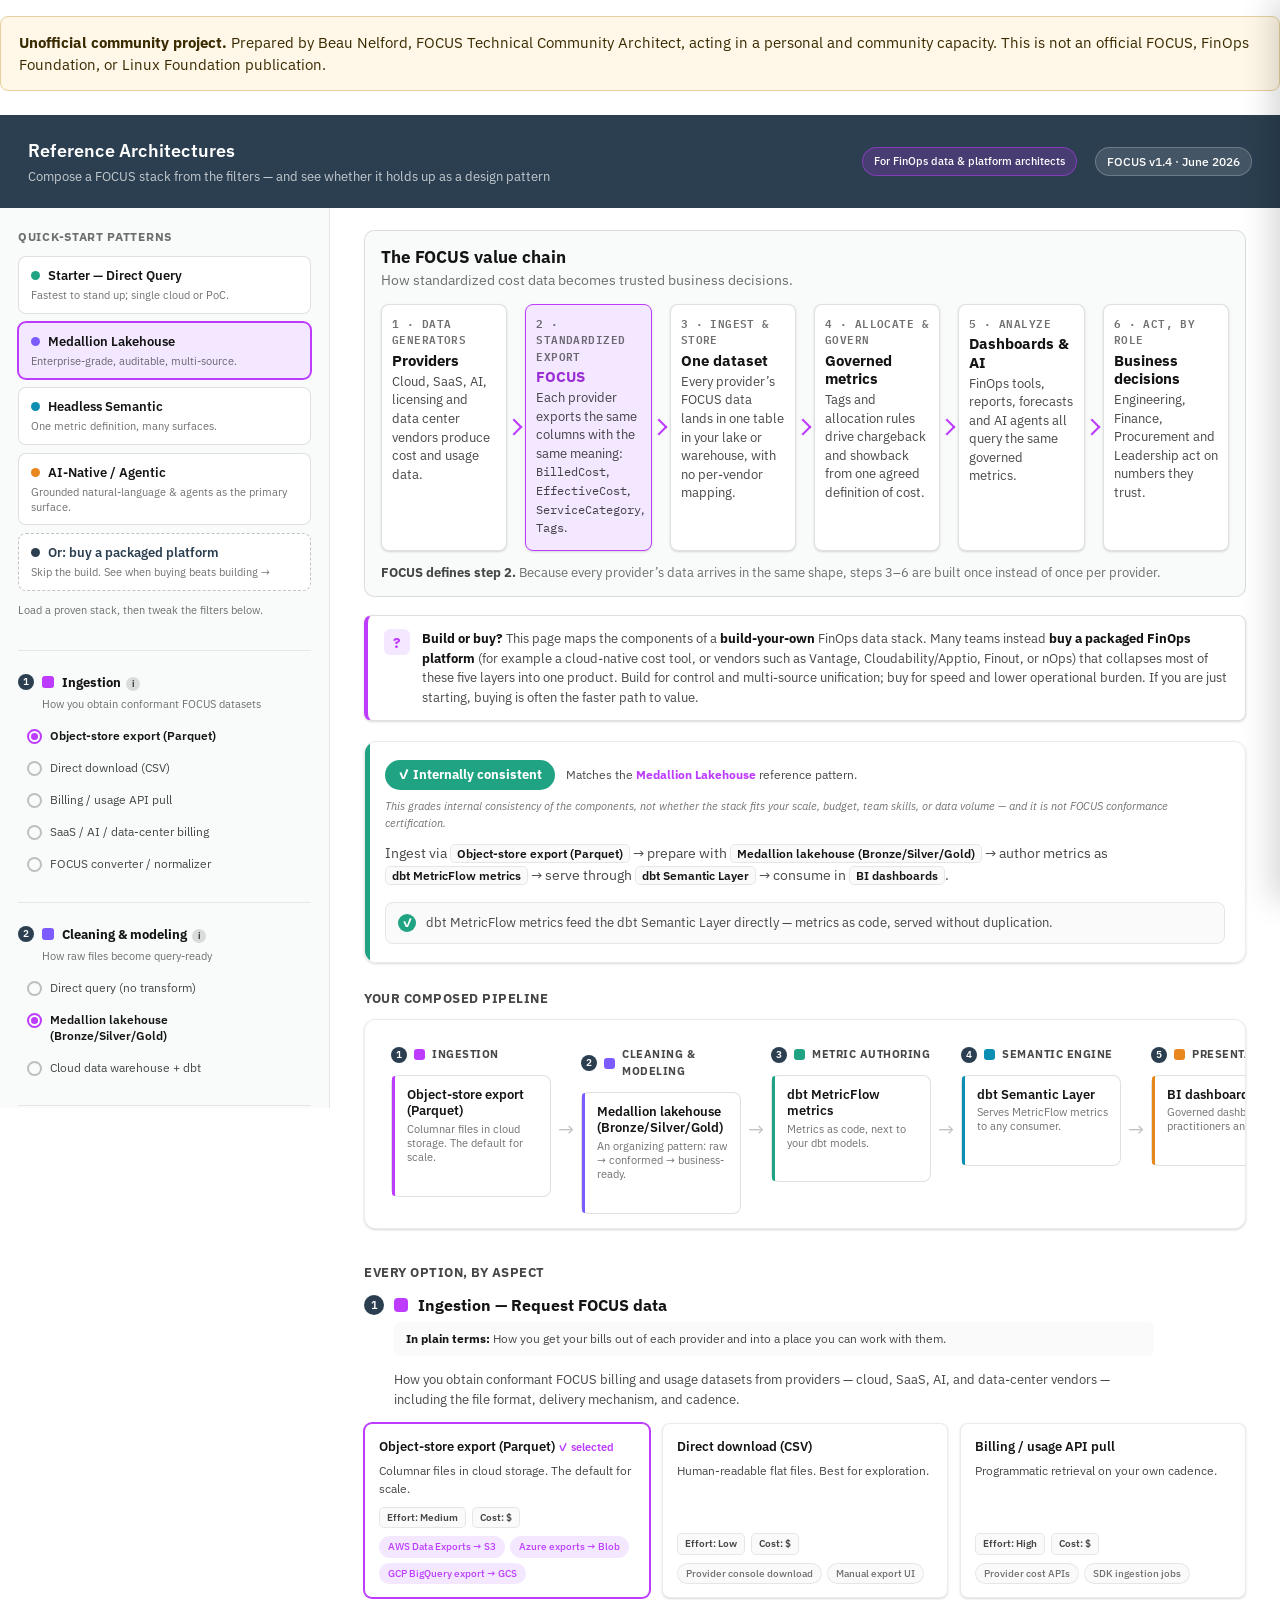
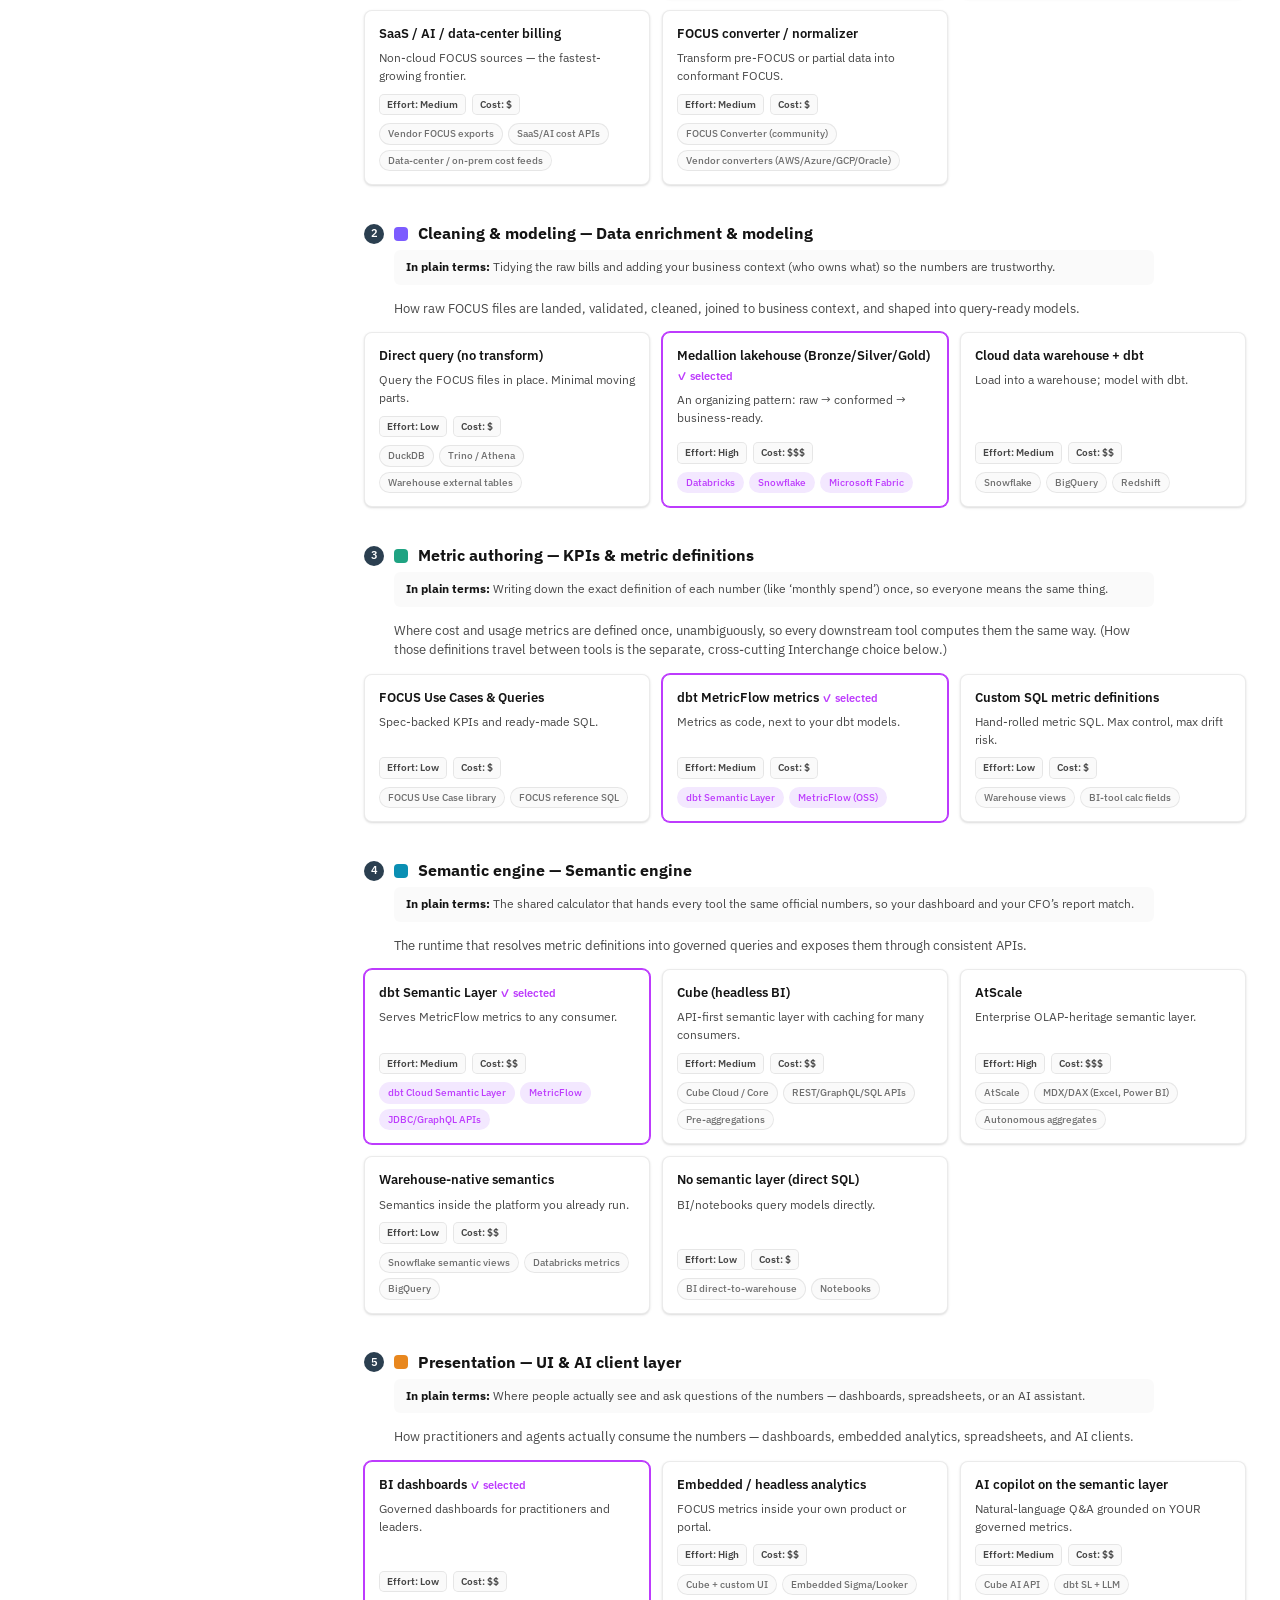
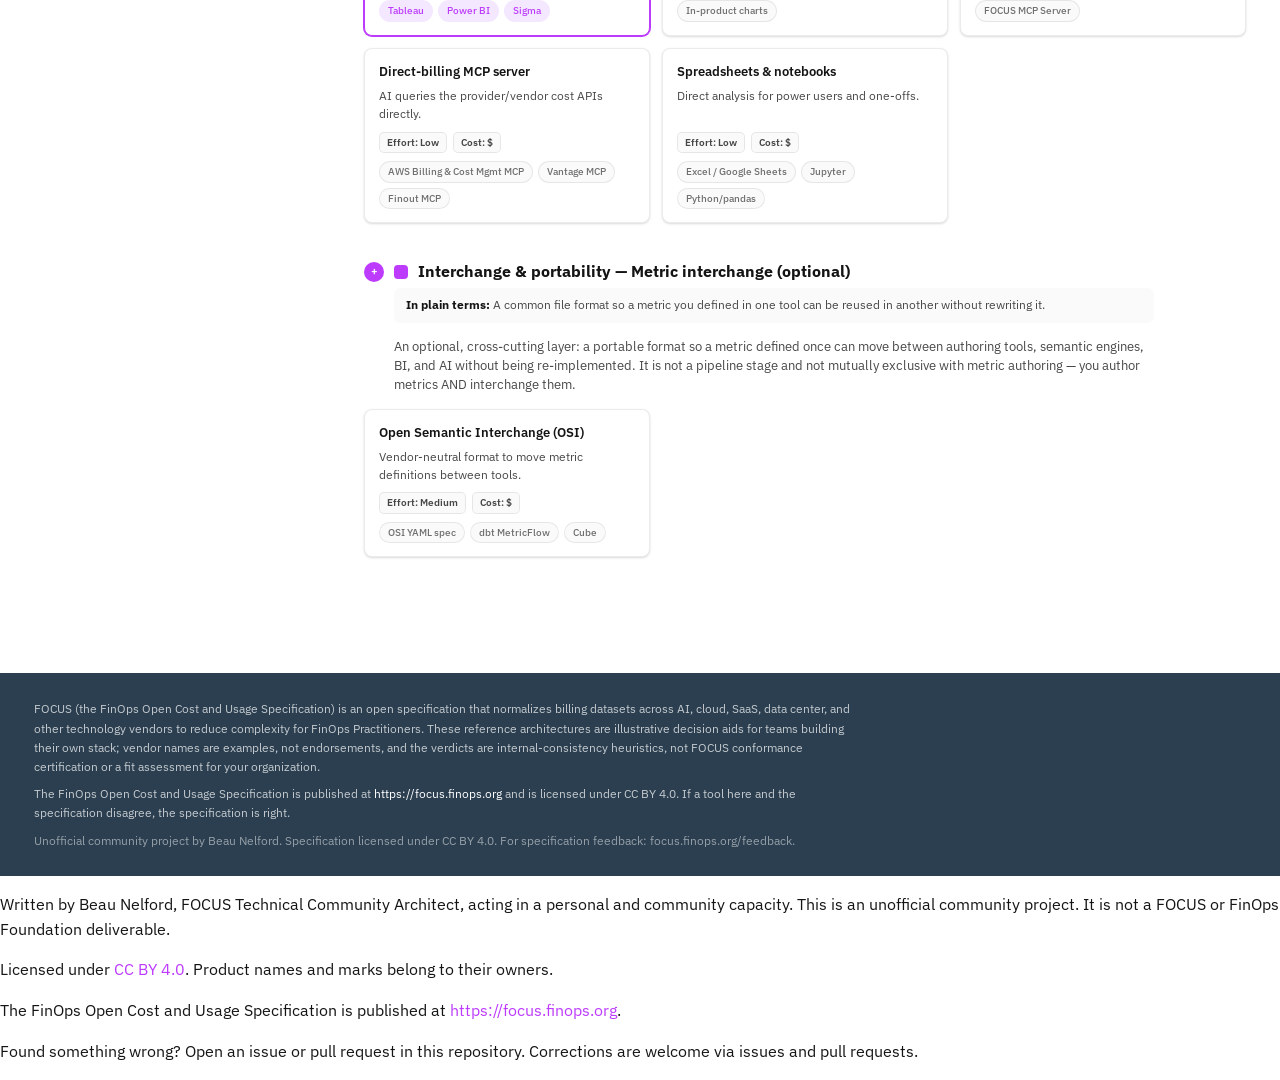
==== commit 5b02b8ac: "Drop the ratings line from the reference architectures banner. It came from the gap analyses and doe" ====
--- a/reference-architectures/focus-reference-architectures.html
+++ b/reference-architectures/focus-reference-architectures.html
@@ -227,7 +227,7 @@
 </head>
 <body>
 <aside class="unofficial-banner">
-  <p><strong>Unofficial community project.</strong> Prepared by Beau Nelford, FOCUS Technical Community Architect, acting in a personal and community capacity. This is not an official FOCUS, FinOps Foundation, or Linux Foundation publication. Ratings below are a reading of public documentation. They are not a certification result. Official certification, where it exists, is labeled separately as FinOps Certified FOCUS Conformant.</p>
+  <p><strong>Unofficial community project.</strong> Prepared by Beau Nelford, FOCUS Technical Community Architect, acting in a personal and community capacity. This is not an official FOCUS, FinOps Foundation, or Linux Foundation publication.</p>
 </aside>
 
 
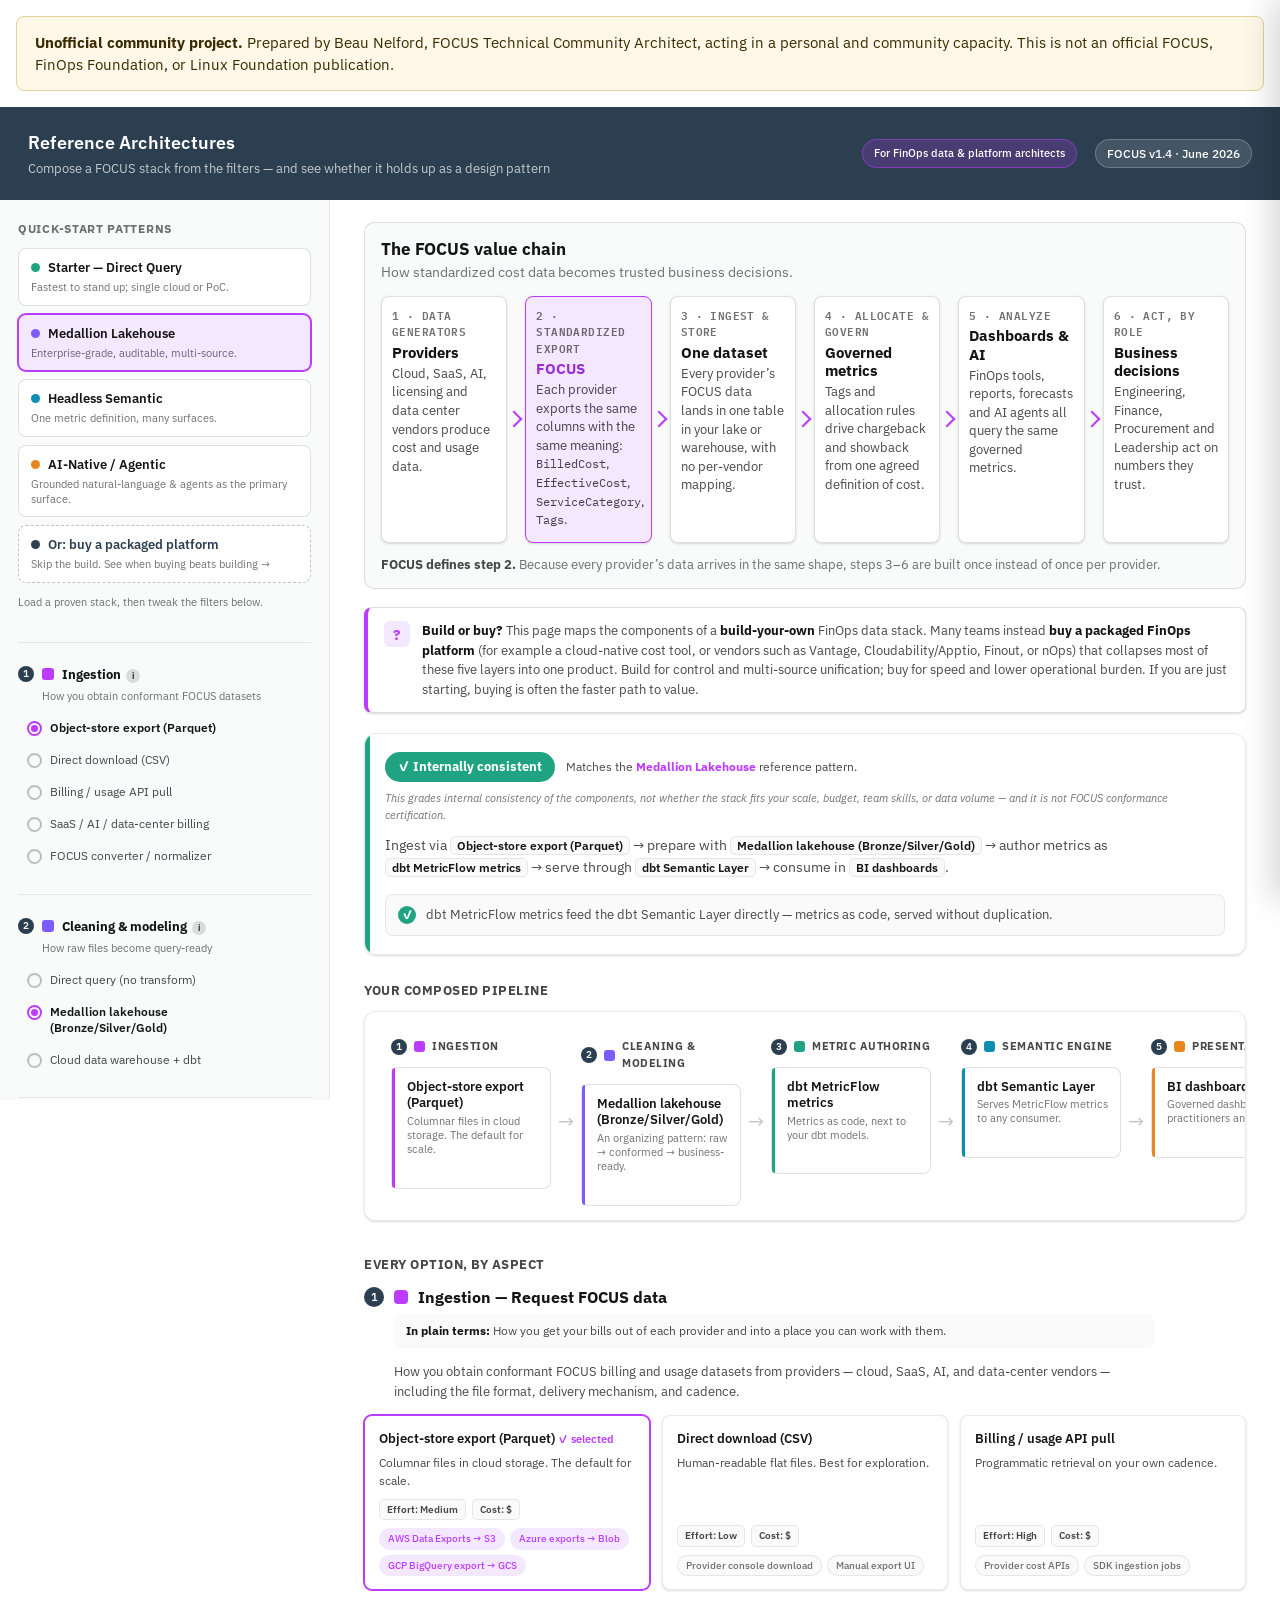
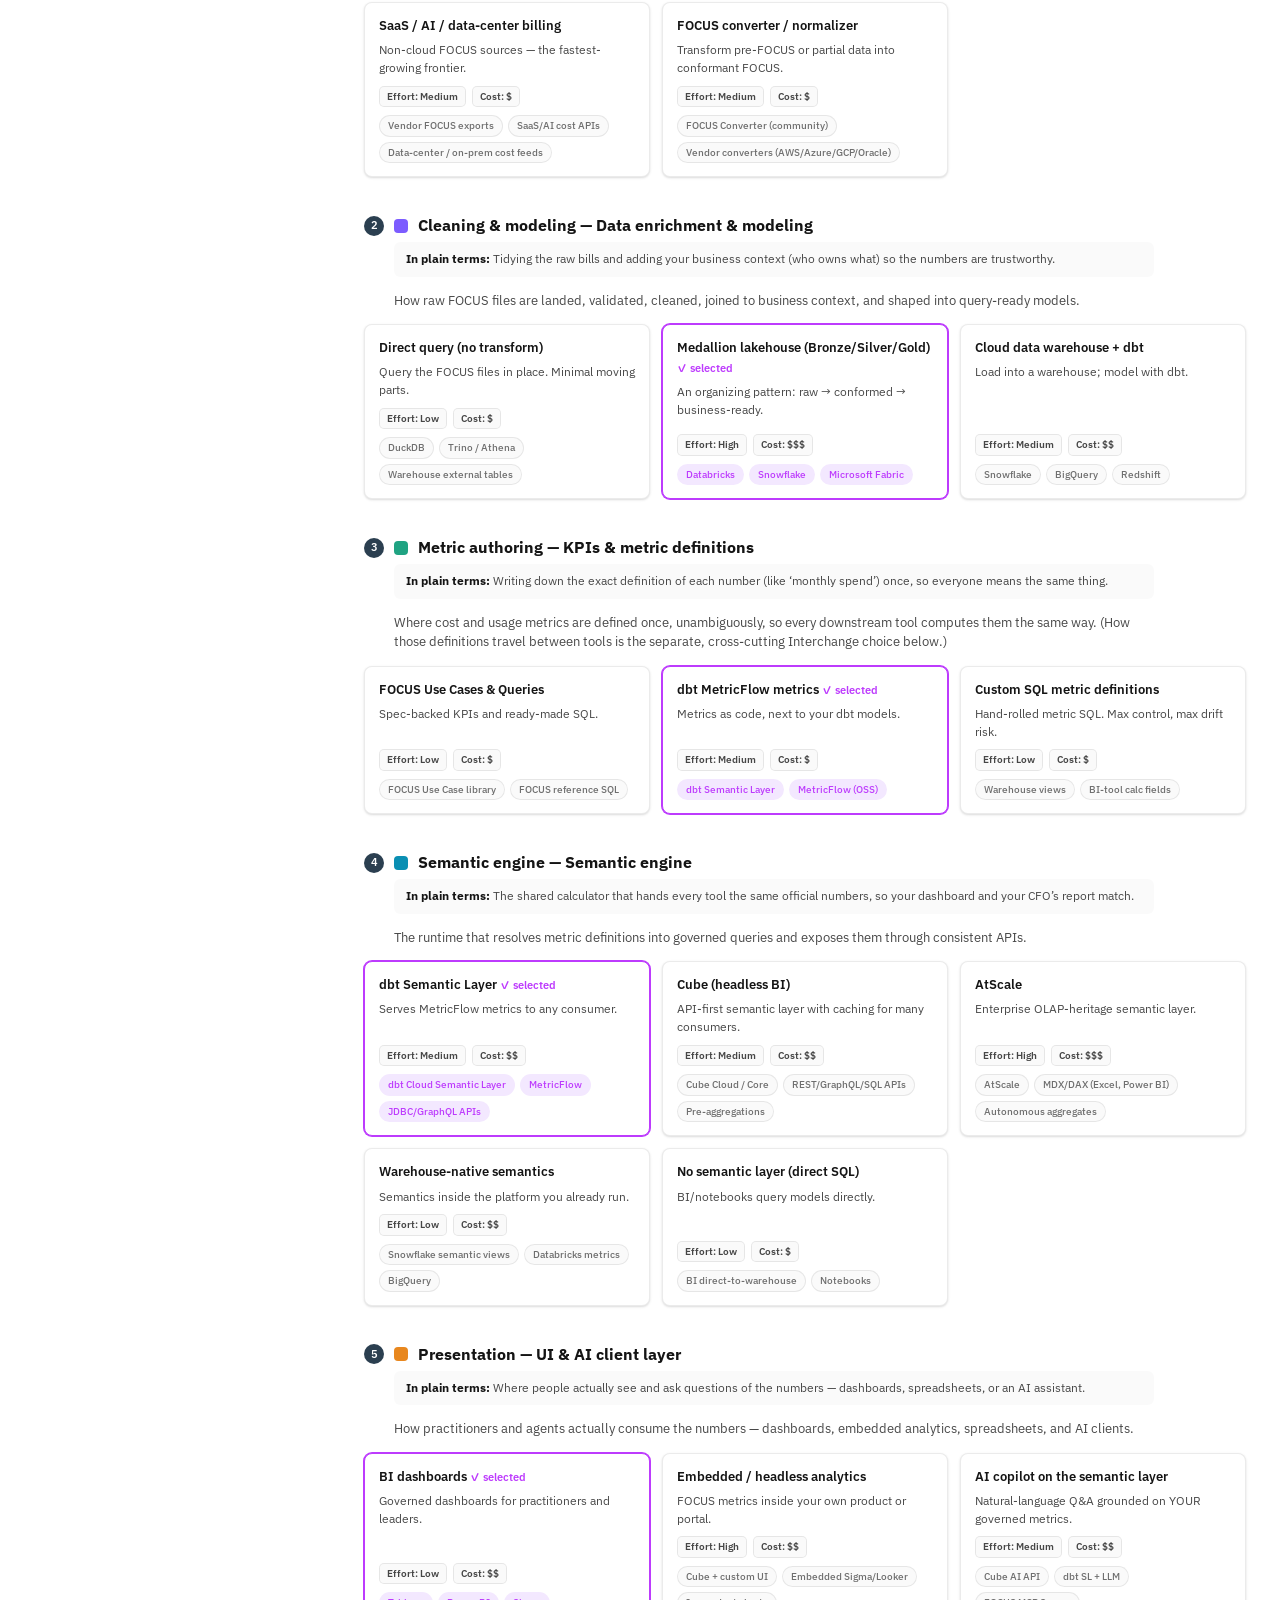
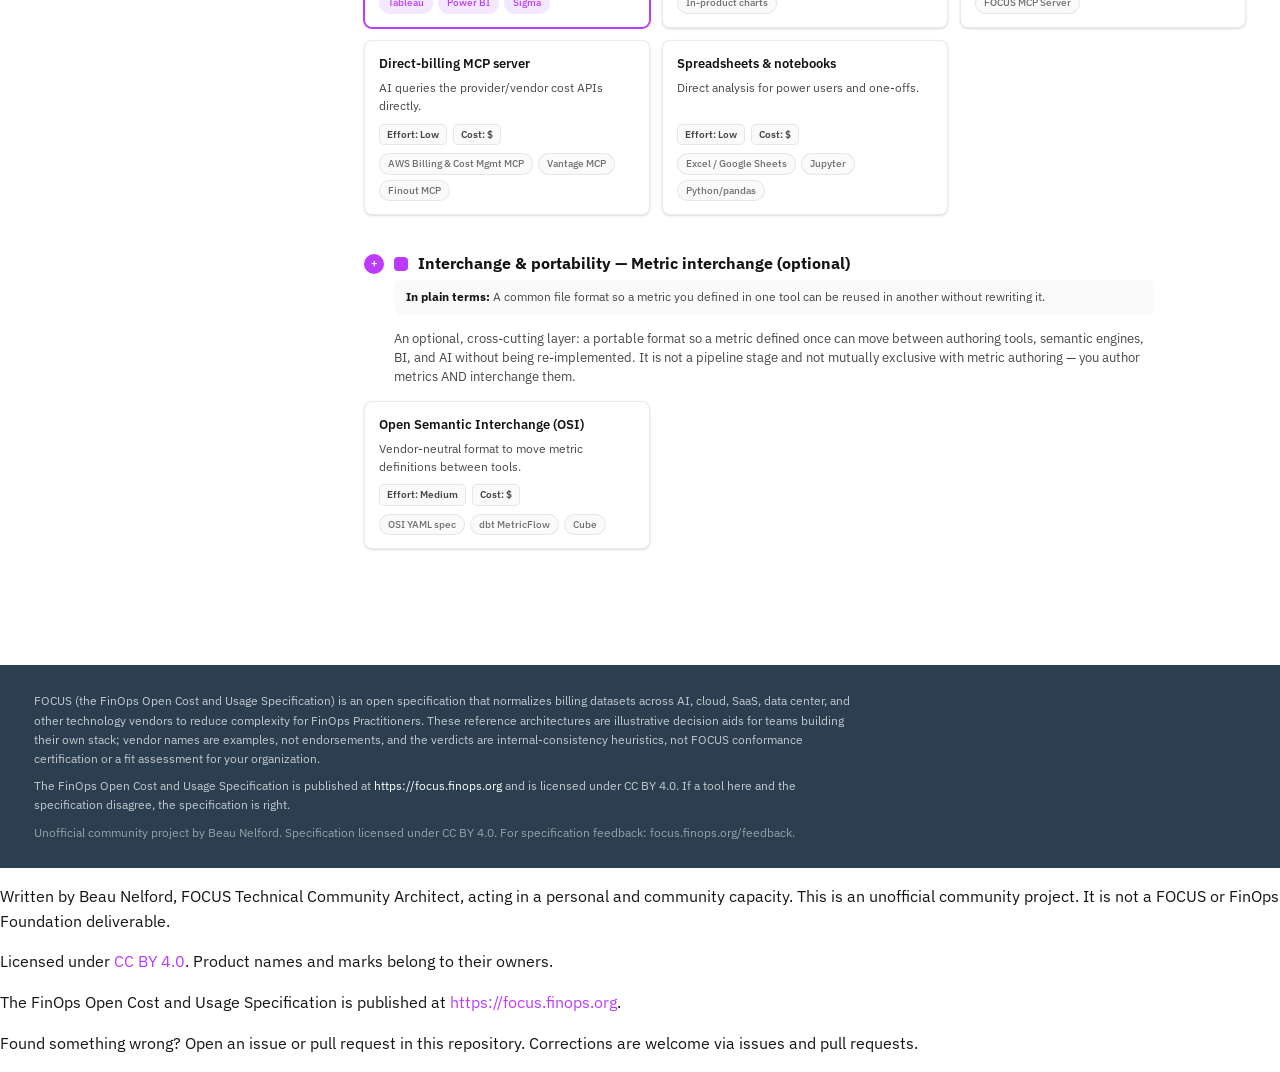
==== commit aa012918: "Add a side panel diff to the schema maps and fix top-of-page spacing. Clicking a column opens spec c" ====
--- a/reference-architectures/focus-reference-architectures.html
+++ b/reference-architectures/focus-reference-architectures.html
@@ -10,7 +10,7 @@
 <style>
 
 .unofficial-banner{
-  margin: 1rem 0 1.5rem;
+  margin: 1rem 16px;
   padding: .9rem 1.1rem;
   background: #fff8e8;
   border: 1px solid #e6d19a;
